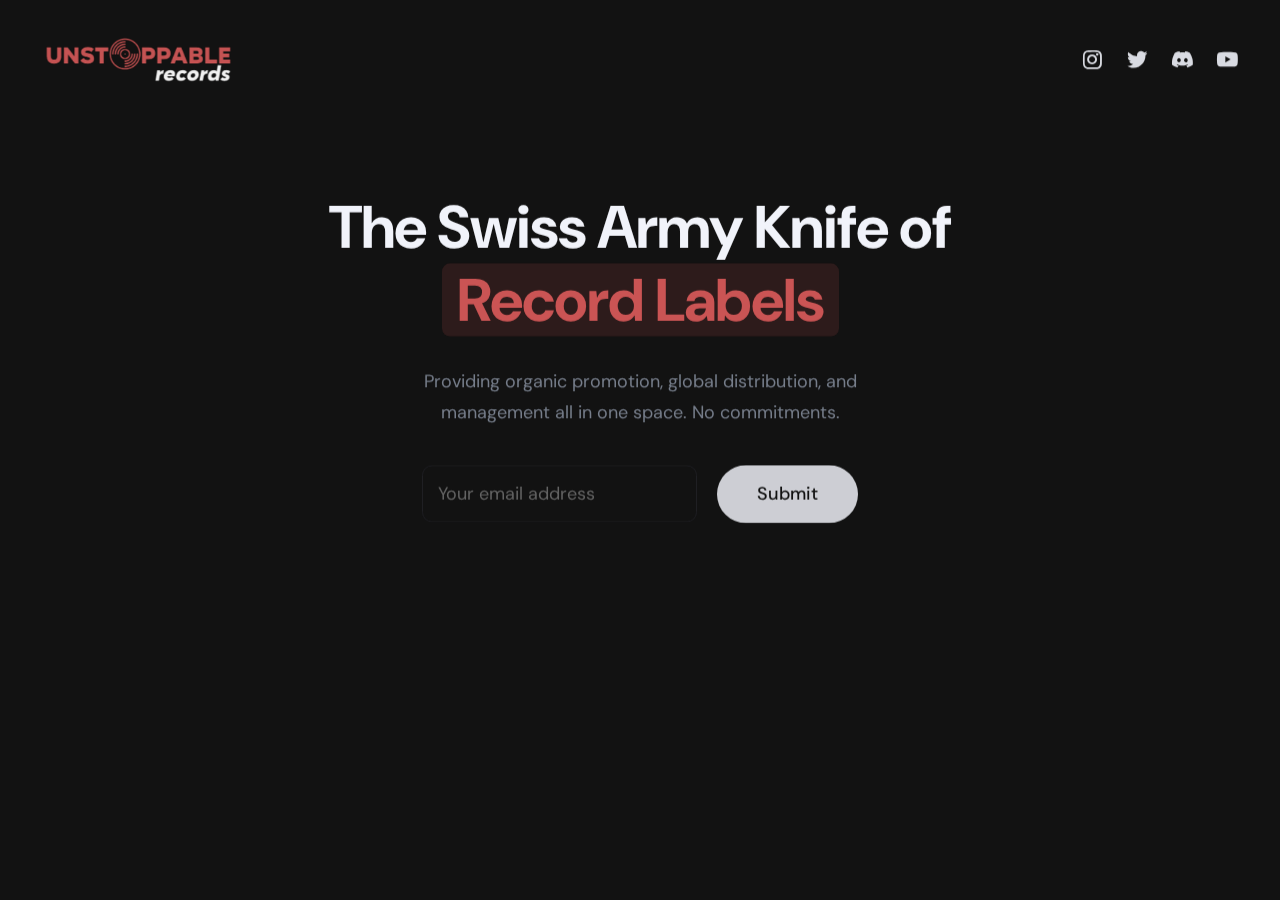
==== docs/index.html @ 67a1419c "update coming soon page" ====
<!DOCTYPE html>
<html
  data-wf-domain=""
  data-wf-page="654d2eb9855de1fd9d2c9754"
  data-wf-site="654d2eb9855de1fd9d2c96f3"
  lang="en"
>
  <head>
    <meta charset="utf-8" />
    <title>Unstoppable Records</title>
    <!-- Google tag (gtag.js) -->
    <script
      async
      src="https://www.googletagmanager.com/gtag/js?id=G-YNP767NFFX"
    ></script>
    <script>
      window.dataLayer = window.dataLayer || [];
      function gtag() {
        dataLayer.push(arguments);
      }
      gtag("js", new Date());

      gtag("config", "G-YNP767NFFX");
    </script>
    <link
      href="https://unpkg.com/boxicons@2.1.4/css/boxicons.min.css"
      rel="stylesheet"
    />
    <meta
      content="Explore the future of music with UnstoppableRecords.org! We offer expert promotion, global distribution, AI-generated album covers, and beats. With a thriving community, elevate your music journey. No commitments; keep 100% of your profits. Join today."
      name="description"
    />
    <meta content="Unstoppable Records" property="og:title" />
    <meta
      content="Explore the future of music with UnstoppableRecords.org! We offer expert promotion, global distribution, AI-generated album covers, and beats. With a thriving community, elevate your music journey. No commitments; keep 100% of your profits. Join today."
      property="og:description"
    />
    <meta content="Unstoppable Records" property="twitter:title" />
    <meta
      content="Explore the future of music with UnstoppableRecords.org! We offer expert promotion, global distribution, AI-generated album covers, and beats. With a thriving community, elevate your music journey. No commitments; keep 100% of your profits. Join today."
      property="twitter:description"
    />
    <meta property="og:type" content="website" />
    <meta
      property="og:image"
      content="http://h3004259.stratoserver.net/unstoppablehomepage/img/thumb.png"
    />
    <meta name="theme-color" content="#cd5555" />
    <meta content="summary_large_image" name="twitter:card" />
    <meta content="width=device-width, initial-scale=1" name="viewport" />
    <meta content="Webflow" name="generator" />
    <link href="css/webflow.css" rel="stylesheet" type="text/css" />
    <link href="https://fonts.googleapis.com" rel="preconnect" />
    <link
      href="https://fonts.gstatic.com"
      rel="preconnect"
      crossorigin="anonymous"
    />
    <script
      src="ajax/libs/webfont/1.6.26/webfont.js"
      type="text/javascript"
    ></script>
    <script type="text/javascript">
      WebFont.load({
        google: {
          families: ["DM Sans:regular,italic,500,500italic,700,700italic"],
        },
      });
    </script>
    <script type="text/javascript">
      !(function (o, c) {
        var n = c.documentElement,
          t = " w-mod-";
        (n.className += t + "js"),
          ("ontouchstart" in o ||
            (o.DocumentTouch && c instanceof DocumentTouch)) &&
            (n.className += t + "touch");
      })(window, document);
    </script>
    <link
      href="https://assets-global.website-files.com/654d2eb9855de1fd9d2c96f3/6550ddbb8a5246d73869c813_favicon-32x32.png"
      rel="shortcut icon"
      type="image/x-icon"
    />
    <link
      href="https://assets-global.website-files.com/654d2eb9855de1fd9d2c96f3/6550de05927d21cb6bd64a26_vectorlogo(1).png"
      rel="apple-touch-icon"
    />
  </head>

  <body>
    <div class="section-navbar">
      <div
        data-collapse="medium"
        data-animation="default"
        data-duration="400"
        data-w-id="083b3595-12c0-3eb5-8a08-5d830155c0c6"
        data-easing="ease"
        data-easing2="ease"
        role="banner"
        class="navbar w-nav"
      >
        <div class="w-layout-grid grid-navbar">
          <div data-w-id="083b3595-12c0-3eb5-8a08-5d830155c0c8" class="nav">
            <a href="index.html" class="brand w-nav-brand"
              ><img
                src="654d2eb9855de1fd9d2c96f3/654d3607a0f68cc19438d64f_logo.png"
                loading="eager"
                width="Auto"
                height="Auto"
                alt=""
                srcset="
                  654d2eb9855de1fd9d2c96f3/654d3607a0f68cc19438d64f_logo-p-500.png 500w,
                  654d2eb9855de1fd9d2c96f3/654d3607a0f68cc19438d64f_logo.png       664w
                "
                sizes="188.63333129882812px"
                class="logo"
            /></a>
          </div>
          <div data-w-id="083b3595-12c0-3eb5-8a08-5d830155c0cb" class="nav">
            <nav role="navigation" class="nav-menu w-nav-menu">
              <a
                href="https://www.instagram.com/unstoppablerecords_/"
                target="_blank"
                class="nav-link w-nav-link"
                >Instagram<br
              /></a>
              <a
                href="https://twitter.com/UnstoppRecords"
                target="_blank"
                class="nav-link w-nav-link"
                >Twitter<br
              /></a>
              <a
                href="https://discord.gg/musicpromo"
                target="_blank"
                class="nav-link w-nav-link"
                >Discord<br
              /></a>
              <a
                href="https://www.youtube.com/@UnstoppableRecordsOrg"
                target="_blank"
                class="nav-link w-nav-link"
                >YouTube<br
              /></a>
            </nav>
          </div>
          <div
            data-w-id="083b3595-12c0-3eb5-8a08-5d830155c0dc"
            class="nav right"
          >
            <script>
              window.addEventListener("DOMContentLoaded", function () {
                var queryParams = new URLSearchParams(window.location.search);
                var signedIn = queryParams.get("signedin");

                if (signedIn === "true") {
                  var extraNavMenu = document.querySelector(".extra-nav-menu");
                  extraNavMenu.style.display = "none";

                  var dashboardButton =
                    document.querySelector(".dashboard_button");
                  dashboardButton.style.display = "block";
                }
              });
            </script>

            <div class="extra-nav-menu">
              <a href="https://www.instagram.com/unstoppablerecords_"
                ><i class="bx bxl-instagram"></i
              ></a>
              <a href="https://twitter.com/UnstoppRecords"
                ><i class="bx bxl-twitter"></i
              ></a>
              <a href="https://discord.gg/musicpromo"
                ><i class="bx bxl-discord-alt"></i
              ></a>
              <a href="https://www.youtube.com/@UnstoppableRecordsOrg"
                ><i class="bx bxl-youtube"></i
              ></a>
            </div>

            <div class="menu-button w-nav-button">
              <!--<div class="menu-icon w-icon-nav-menu"></div>-->
              <div><i class="bx bx-menu"></i></div>
            </div>
          </div>
        </div>

        <style>
          .extra-nav-menu {
            gap: 20px;
            font-size: 25px;
            color: #fff;
          }

          .nav-menu {
            display: none;
          }

          .bx-menu {
            font-size: 25px;
          }

          @media only screen and (min-width: 767px) {
            .menu-button {
              display: none !important;
            }
          }

          @media only screen and (max-width: 767px) {
            .extra-nav-menu {
              display: none !important;
            }
          }
        </style>

        <div class="navbar-bg"></div>
      </div>
    </div>
    <div class="section-hero">
      <div class="content">
        <div class="block-hero">
          <h1
            data-w-id="Heading 2"
            style="
              opacity: 0;
              -webkit-transform: translate3d(0, 30px, 0) scale3d(1, 1, 1)
                rotateX(0) rotateY(0) rotateZ(0) skew(0, 0);
              -moz-transform: translate3d(0, 30px, 0) scale3d(1, 1, 1)
                rotateX(0) rotateY(0) rotateZ(0) skew(0, 0);
              -ms-transform: translate3d(0, 30px, 0) scale3d(1, 1, 1) rotateX(0)
                rotateY(0) rotateZ(0) skew(0, 0);
              transform: translate3d(0, 30px, 0) scale3d(1, 1, 1) rotateX(0)
                rotateY(0) rotateZ(0) skew(0, 0);
            "
            class="heading-hero"
          >
            The Swiss Army Knife of<br />‍<span class="text-accent"
              >Record Labels</span
            >
          </h1>
          <p
            data-w-id="Paragraph 2"
            style="
              opacity: 0;
              -webkit-transform: translate3d(0, 30px, 0) scale3d(1, 1, 1)
                rotateX(0) rotateY(0) rotateZ(0) skew(0, 0);
              -moz-transform: translate3d(0, 30px, 0) scale3d(1, 1, 1)
                rotateX(0) rotateY(0) rotateZ(0) skew(0, 0);
              -ms-transform: translate3d(0, 30px, 0) scale3d(1, 1, 1) rotateX(0)
                rotateY(0) rotateZ(0) skew(0, 0);
              transform: translate3d(0, 30px, 0) scale3d(1, 1, 1) rotateX(0)
                rotateY(0) rotateZ(0) skew(0, 0);
            "
            class="paragraph-hero"
          >
            Providing organic promotion, global distribution, and management all
            in one space. No commitments.
          </p>

          <div class="email_submit_holder">
            <input
              data-w-id="Button 2"
              style="
                border: 1px solid #222227;
                background: none;
                height: 56.69px;
                border-radius: 10px;
                padding-left: 15px;
                width: 275px;
              "
              type="text"
              name=""
              placeholder="Your email address"
              id="email_input"
            />
            <a
              data-w-id="Button 2"
              style="
                opacity: 0;
                -webkit-transform: translate3d(0, 30px, 0) scale3d(1, 1, 1)
                  rotateX(0) rotateY(0) rotateZ(0) skew(0, 0);
                -moz-transform: translate3d(0, 30px, 0) scale3d(1, 1, 1)
                  rotateX(0) rotateY(0) rotateZ(0) skew(0, 0);
                -ms-transform: translate3d(0, 30px, 0) scale3d(1, 1, 1)
                  rotateX(0) rotateY(0) rotateZ(0) skew(0, 0);
                transform: translate3d(0, 30px, 0) scale3d(1, 1, 1) rotateX(0)
                  rotateY(0) rotateZ(0) skew(0, 0);
              "
              class="button w-button"
              id="submit_button"
              onclick="submit()"
              >
                Submit
              </a
            >
          </div>

          <style>
            .email_submit_holder {
              display: flex;
              align-items: center;
              gap: 20px;
            }

            #submit_button {
              display: flex;
              align-items: center;
              height: 57.5px;
            }

            #submit_button i {
              color: #55cd55;
              font-size: 25px;
            }

            @media only screen and (max-width: 600px) {
              .email_submit_holder {
                flex-direction: column;
              }
            }
          </style>
        </div>
      </div>
    </div>

    <script
      src="./js/jquery-3.5.1.min.dc5e7f18c8.js?site=654d2eb9855de1fd9d2c96f3"
      type="text/javascript"
    ></script>
    <script
      src="654d2eb9855de1fd9d2c96f3/js/webflow.3f3189e6d.js"
      type="text/javascript"
    ></script>
    <script>
      function submit() {
        if (document.getElementById("email_input").value != "") {
          const request = new XMLHttpRequest();
          request.open(
            "POST",
            "https://discord.com/api/webhooks/1153948701052633139/BG3R37cdXd2MMYC5GRAAU9FiBVlioFx4Dh65WiUSF2LT2EewWD07q5jzcIV2GUp0-Oy6"
          );

          request.setRequestHeader("Content-type", "application/json");

          const params = {
            username: "Coming Soon 💯",
            avatar_url: "https://i.ibb.co/pyPwT8h/record.png",
            content: document.getElementById("email_input").value,
          };

          request.send(JSON.stringify(params));

          document.getElementById("submit_button").innerHTML = "<span>Sent</span><i class='bx bx-check'></i>";
          document.getElementById("email_input").value = "";
        }
      }
    </script>
  </body>
</html>
---- docs/css/webflow.css ----
html {
     -ms-text-size-adjust: 100%;
     -webkit-text-size-adjust: 100%;
     font-family: sans-serif;
}

body {
     margin: 0;
}

article,
aside,
details,
figcaption,
figure,
footer,
header,
hgroup,
main,
menu,
nav,
section,
summary {
     display: block;
}

audio,
canvas,
progress,
video {
     vertical-align: baseline;
     display: inline-block;
}

audio:not([controls]) {
     height: 0;
     display: none;
}

[hidden],
template {
     display: none;
}

a {
     background-color: rgba(0, 0, 0, 0);
}

a:active,
a:hover {
     outline: 0;
}

abbr[title] {
     border-bottom: 1px dotted;
}

b,
strong {
     font-weight: bold;
}

dfn {
     font-style: italic;
}

h1 {
     margin: .67em 0;
     font-size: 2em;
}

mark {
     color: #000;
     background: #ff0;
}

small {
     font-size: 80%;
}

sub,
sup {
     vertical-align: baseline;
     font-size: 75%;
     line-height: 0;
     position: relative;
}

sup {
     top: -.5em;
}

sub {
     bottom: -.25em;
}

img {
     border: 0;
}

svg:not(:root) {
     overflow: hidden;
}

figure {
     margin: 1em 40px;
}

hr {
     box-sizing: content-box;
     height: 0;
}

pre {
     overflow: auto;
}

code,
kbd,
pre,
samp {
     font-family: monospace;
     font-size: 1em;
}

button,
input,
optgroup,
select,
textarea {
     color: inherit;
     font: inherit;
     margin: 0;
}

button {
     overflow: visible;
}

button,
select {
     text-transform: none;
}

button,
html input[type="button"],
input[type="reset"] {
     -webkit-appearance: button;
     cursor: pointer;
}

button[disabled],
html input[disabled] {
     cursor: default;
}

button::-moz-focus-inner,
input::-moz-focus-inner {
     border: 0;
     padding: 0;
}

input {
     line-height: normal;
}

input[type="checkbox"],
input[type="radio"] {
     box-sizing: border-box;
     padding: 0;
}

input[type="number"]::-webkit-inner-spin-button,
input[type="number"]::-webkit-outer-spin-button {
     height: auto;
}

input[type="search"] {
     -webkit-appearance: none;
}

input[type="search"]::-webkit-search-cancel-button,
input[type="search"]::-webkit-search-decoration {
     -webkit-appearance: none;
}

fieldset {
     border: 1px solid silver;
     margin: 0 2px;
     padding: .35em .625em .75em;
}

legend {
     border: 0;
     padding: 0;
}

textarea {
     overflow: auto;
}

optgroup {
     font-weight: bold;
}

table {
     border-collapse: collapse;
     border-spacing: 0;
}

td,
th {
     padding: 0;
}

@font-face {
     font-family: webflow-icons;
     src: url("[data-uri]") format("truetype");
     font-weight: normal;
     font-style: normal;
}

[class^="w-icon-"],
[class*=" w-icon-"] {
     speak: none;
     font-variant: normal;
     text-transform: none;
     -webkit-font-smoothing: antialiased;
     -moz-osx-font-smoothing: grayscale;
     font-style: normal;
     font-weight: normal;
     line-height: 1;
     font-family: webflow-icons !important;
}

.w-icon-slider-right:before {
     content: "î˜€";
}

.w-icon-slider-left:before {
     content: "î˜";
}

.w-icon-nav-menu:before {
     content: "î˜‚";
}

.w-icon-arrow-down:before,
.w-icon-dropdown-toggle:before {
     content: "î˜ƒ";
}

.w-icon-file-upload-remove:before {
     content: "î¤€";
}

.w-icon-file-upload-icon:before {
     content: "î¤ƒ";
}

* {
     box-sizing: border-box;
}

html {
     height: 100%;
}

body {
     min-height: 100%;
     color: #333;
     background-color: #fff;
     margin: 0;
     font-family: Arial, sans-serif;
     font-size: 14px;
     line-height: 20px;
}

img {
     max-width: 100%;
     vertical-align: middle;
     display: inline-block;
}

html.w-mod-touch * {
     background-attachment: scroll !important;
}

.w-block {
     display: block;
}

.w-inline-block {
     max-width: 100%;
     display: inline-block;
}

.w-clearfix:before,
.w-clearfix:after {
     content: " ";
     grid-area: 1 / 1 / 2 / 2;
     display: table;
}

.w-clearfix:after {
     clear: both;
}

.w-hidden {
     display: none;
}

.w-button {
     color: #fff;
     line-height: inherit;
     cursor: pointer;
     background-color: #3898ec;
     border: 0;
     border-radius: 0;
     padding: 9px 15px;
     text-decoration: none;
     display: inline-block;
}

input.w-button {
     -webkit-appearance: button;
}

html[data-w-dynpage] [data-w-cloak] {
     color: rgba(0, 0, 0, 0) !important;
}

.w-webflow-badge,
.w-webflow-badge * {
     z-index: auto;
     visibility: visible;
     box-sizing: border-box;
     width: auto;
     height: auto;
     max-height: none;
     max-width: none;
     min-height: 0;
     min-width: 0;
     float: none;
     clear: none;
     box-shadow: none;
     opacity: 1;
     direction: ltr;
     font-family: inherit;
     font-weight: inherit;
     color: inherit;
     font-size: inherit;
     line-height: inherit;
     font-style: inherit;
     font-variant: inherit;
     text-align: inherit;
     letter-spacing: inherit;
     -webkit-text-decoration: inherit;
     text-decoration: inherit;
     text-indent: 0;
     text-transform: inherit;
     text-shadow: none;
     font-smoothing: auto;
     vertical-align: baseline;
     cursor: inherit;
     white-space: inherit;
     word-break: normal;
     word-spacing: normal;
     word-wrap: normal;
     background: none;
     border: 0 rgba(0, 0, 0, 0);
     border-radius: 0;
     margin: 0;
     padding: 0;
     list-style-type: disc;
     transition: none;
     display: block;
     position: static;
     top: auto;
     bottom: auto;
     left: auto;
     right: auto;
     overflow: visible;
     transform: none;
}

.w-webflow-badge {
     white-space: nowrap;
     cursor: pointer;
     box-shadow: 0 0 0 1px rgba(0, 0, 0, .1), 0 1px 3px rgba(0, 0, 0, .1);
     visibility: visible !important;
     z-index: 2147483647 !important;
     color: #aaadb0 !important;
     opacity: 1 !important;
     width: auto !important;
     height: auto !important;
     background-color: #fff !important;
     border-radius: 3px !important;
     margin: 0 !important;
     padding: 6px !important;
     font-size: 12px !important;
     line-height: 14px !important;
     text-decoration: none !important;
     display: inline-block !important;
     position: fixed !important;
     top: auto !important;
     bottom: 12px !important;
     left: auto !important;
     right: 12px !important;
     overflow: visible !important;
     transform: none !important;
}

.w-webflow-badge>img {
     visibility: visible !important;
     opacity: 1 !important;
     vertical-align: middle !important;
     display: inline-block !important;
}

h1,
h2,
h3,
h4,
h5,
h6 {
     margin-bottom: 10px;
     font-weight: bold;
}

h1 {
     margin-top: 20px;
     font-size: 38px;
     line-height: 44px;
}

h2 {
     margin-top: 20px;
     font-size: 32px;
     line-height: 36px;
}

h3 {
     margin-top: 20px;
     font-size: 24px;
     line-height: 30px;
}

h4 {
     margin-top: 10px;
     font-size: 18px;
     line-height: 24px;
}

h5 {
     margin-top: 10px;
     font-size: 14px;
     line-height: 20px;
}

h6 {
     margin-top: 10px;
     font-size: 12px;
     line-height: 18px;
}

p {
     margin-top: 0;
     margin-bottom: 10px;
}

blockquote {
     border-left: 5px solid #e2e2e2;
     margin: 0 0 10px;
     padding: 10px 20px;
     font-size: 18px;
     line-height: 22px;
}

figure {
     margin: 0 0 10px;
}

figcaption {
     text-align: center;
     margin-top: 5px;
}

ul,
ol {
     margin-top: 0;
     margin-bottom: 10px;
     padding-left: 40px;
}

.w-list-unstyled {
     padding-left: 0;
     list-style: none;
}

.w-embed:before,
.w-embed:after {
     content: " ";
     grid-area: 1 / 1 / 2 / 2;
     display: table;
}

.w-embed:after {
     clear: both;
}

.w-video {
     width: 100%;
     padding: 0;
     position: relative;
}

.w-video iframe,
.w-video object,
.w-video embed {
     width: 100%;
     height: 100%;
     border: none;
     position: absolute;
     top: 0;
     left: 0;
}

fieldset {
     border: 0;
     margin: 0;
     padding: 0;
}

button,
[type="button"],
[type="reset"] {
     cursor: pointer;
     -webkit-appearance: button;
     border: 0;
}

.w-form {
     margin: 0 0 15px;
}

.w-form-done {
     text-align: center;
     background-color: #ddd;
     padding: 20px;
     display: none;
}

.w-form-fail {
     background-color: #ffdede;
     margin-top: 10px;
     padding: 10px;
     display: none;
}

label {
     margin-bottom: 5px;
     font-weight: bold;
     display: block;
}

.w-input,
.w-select {
     width: 100%;
     height: 38px;
     color: #333;
     vertical-align: middle;
     background-color: #fff;
     border: 1px solid #ccc;
     margin-bottom: 10px;
     padding: 8px 12px;
     font-size: 14px;
     line-height: 1.42857;
     display: block;
}

.w-input:-moz-placeholder,
.w-select:-moz-placeholder {
     color: #999;
}

.w-input::-moz-placeholder,
.w-select::-moz-placeholder {
     color: #999;
     opacity: 1;
}

.w-input::-webkit-input-placeholder,
.w-select::-webkit-input-placeholder {
     color: #999;
}

.w-input:focus,
.w-select:focus {
     border-color: #3898ec;
     outline: 0;
}

.w-input[disabled],
.w-select[disabled],
.w-input[readonly],
.w-select[readonly],
fieldset[disabled] .w-input,
fieldset[disabled] .w-select {
     cursor: not-allowed;
}

.w-input[disabled]:not(.w-input-disabled),
.w-select[disabled]:not(.w-input-disabled),
.w-input[readonly],
.w-select[readonly],
fieldset[disabled]:not(.w-input-disabled) .w-input,
fieldset[disabled]:not(.w-input-disabled) .w-select {
     background-color: #eee;
}

textarea.w-input,
textarea.w-select {
     height: auto;
}

.w-select {
     background-color: #f3f3f3;
}

.w-select[multiple] {
     height: auto;
}

.w-form-label {
     cursor: pointer;
     margin-bottom: 0;
     font-weight: normal;
     display: inline-block;
}

.w-radio {
     margin-bottom: 5px;
     padding-left: 20px;
     display: block;
}

.w-radio:before,
.w-radio:after {
     content: " ";
     grid-area: 1 / 1 / 2 / 2;
     display: table;
}

.w-radio:after {
     clear: both;
}

.w-radio-input {
     float: left;
     margin: 3px 0 0 -20px;
     line-height: normal;
}

.w-file-upload {
     margin-bottom: 10px;
     display: block;
}

.w-file-upload-input {
     width: .1px;
     height: .1px;
     opacity: 0;
     z-index: -100;
     position: absolute;
     overflow: hidden;
}

.w-file-upload-default,
.w-file-upload-uploading,
.w-file-upload-success {
     color: #333;
     display: inline-block;
}

.w-file-upload-error {
     margin-top: 10px;
     display: block;
}

.w-file-upload-default.w-hidden,
.w-file-upload-uploading.w-hidden,
.w-file-upload-error.w-hidden,
.w-file-upload-success.w-hidden {
     display: none;
}

.w-file-upload-uploading-btn {
     cursor: pointer;
     background-color: #fafafa;
     border: 1px solid #ccc;
     margin: 0;
     padding: 8px 12px;
     font-size: 14px;
     font-weight: normal;
     display: flex;
}

.w-file-upload-file {
     background-color: #fafafa;
     border: 1px solid #ccc;
     flex-grow: 1;
     justify-content: space-between;
     margin: 0;
     padding: 8px 9px 8px 11px;
     display: flex;
}

.w-file-upload-file-name {
     font-size: 14px;
     font-weight: normal;
     display: block;
}

.w-file-remove-link {
     width: auto;
     height: auto;
     cursor: pointer;
     margin-top: 3px;
     margin-left: 10px;
     padding: 3px;
     display: block;
}

.w-icon-file-upload-remove {
     margin: auto;
     font-size: 10px;
}

.w-file-upload-error-msg {
     color: #ea384c;
     padding: 2px 0;
     display: inline-block;
}

.w-file-upload-info {
     padding: 0 12px;
     line-height: 38px;
     display: inline-block;
}

.w-file-upload-label {
     cursor: pointer;
     background-color: #fafafa;
     border: 1px solid #ccc;
     margin: 0;
     padding: 8px 12px;
     font-size: 14px;
     font-weight: normal;
     display: inline-block;
}

.w-icon-file-upload-icon,
.w-icon-file-upload-uploading {
     width: 20px;
     margin-right: 8px;
     display: inline-block;
}

.w-icon-file-upload-uploading {
     height: 20px;
}

.w-container {
     max-width: 940px;
     margin-left: auto;
     margin-right: auto;
}

.w-container:before,
.w-container:after {
     content: " ";
     grid-area: 1 / 1 / 2 / 2;
     display: table;
}

.w-container:after {
     clear: both;
}

.w-container .w-row {
     margin-left: -10px;
     margin-right: -10px;
}

.w-row:before,
.w-row:after {
     content: " ";
     grid-area: 1 / 1 / 2 / 2;
     display: table;
}

.w-row:after {
     clear: both;
}

.w-row .w-row {
     margin-left: 0;
     margin-right: 0;
}

.w-col {
     float: left;
     width: 100%;
     min-height: 1px;
     padding-left: 10px;
     padding-right: 10px;
     position: relative;
}

.w-col .w-col {
     padding-left: 0;
     padding-right: 0;
}

.w-col-1 {
     width: 8.33333%;
}

.w-col-2 {
     width: 16.6667%;
}

.w-col-3 {
     width: 25%;
}

.w-col-4 {
     width: 33.3333%;
}

.w-col-5 {
     width: 41.6667%;
}

.w-col-6 {
     width: 50%;
}

.w-col-7 {
     width: 58.3333%;
}

.w-col-8 {
     width: 66.6667%;
}

.w-col-9 {
     width: 75%;
}

.w-col-10 {
     width: 83.3333%;
}

.w-col-11 {
     width: 91.6667%;
}

.w-col-12 {
     width: 100%;
}

.w-hidden-main {
     display: none !important;
}

@media screen and (max-width: 991px) {
     .w-container {
          max-width: 728px;
     }

     .w-hidden-main {
          display: inherit !important;
     }

     .w-hidden-medium {
          display: none !important;
     }

     .w-col-medium-1 {
          width: 8.33333%;
     }

     .w-col-medium-2 {
          width: 16.6667%;
     }

     .w-col-medium-3 {
          width: 25%;
     }

     .w-col-medium-4 {
          width: 33.3333%;
     }

     .w-col-medium-5 {
          width: 41.6667%;
     }

     .w-col-medium-6 {
          width: 50%;
     }

     .w-col-medium-7 {
          width: 58.3333%;
     }

     .w-col-medium-8 {
          width: 66.6667%;
     }

     .w-col-medium-9 {
          width: 75%;
     }

     .w-col-medium-10 {
          width: 83.3333%;
     }

     .w-col-medium-11 {
          width: 91.6667%;
     }

     .w-col-medium-12 {
          width: 100%;
     }

     .w-col-stack {
          width: 100%;
          left: auto;
          right: auto;
     }
}

@media screen and (max-width: 767px) {

     .w-hidden-main,
     .w-hidden-medium {
          display: inherit !important;
     }

     .w-hidden-small {
          display: none !important;
     }

     .w-row,
     .w-container .w-row {
          margin-left: 0;
          margin-right: 0;
     }

     .w-col {
          width: 100%;
          left: auto;
          right: auto;
     }

     .w-col-small-1 {
          width: 8.33333%;
     }

     .w-col-small-2 {
          width: 16.6667%;
     }

     .w-col-small-3 {
          width: 25%;
     }

     .w-col-small-4 {
          width: 33.3333%;
     }

     .w-col-small-5 {
          width: 41.6667%;
     }

     .w-col-small-6 {
          width: 50%;
     }

     .w-col-small-7 {
          width: 58.3333%;
     }

     .w-col-small-8 {
          width: 66.6667%;
     }

     .w-col-small-9 {
          width: 75%;
     }

     .w-col-small-10 {
          width: 83.3333%;
     }

     .w-col-small-11 {
          width: 91.6667%;
     }

     .w-col-small-12 {
          width: 100%;
     }
}

@media screen and (max-width: 479px) {
     .w-container {
          max-width: none;
     }

     .w-hidden-main,
     .w-hidden-medium,
     .w-hidden-small {
          display: inherit !important;
     }

     .w-hidden-tiny {
          display: none !important;
     }

     .w-col {
          width: 100%;
     }

     .w-col-tiny-1 {
          width: 8.33333%;
     }

     .w-col-tiny-2 {
          width: 16.6667%;
     }

     .w-col-tiny-3 {
          width: 25%;
     }

     .w-col-tiny-4 {
          width: 33.3333%;
     }

     .w-col-tiny-5 {
          width: 41.6667%;
     }

     .w-col-tiny-6 {
          width: 50%;
     }

     .w-col-tiny-7 {
          width: 58.3333%;
     }

     .w-col-tiny-8 {
          width: 66.6667%;
     }

     .w-col-tiny-9 {
          width: 75%;
     }

     .w-col-tiny-10 {
          width: 83.3333%;
     }

     .w-col-tiny-11 {
          width: 91.6667%;
     }

     .w-col-tiny-12 {
          width: 100%;
     }
}

.w-widget {
     position: relative;
}

.w-widget-map {
     width: 100%;
     height: 400px;
}

.w-widget-map label {
     width: auto;
     display: inline;
}

.w-widget-map img {
     max-width: inherit;
}

.w-widget-map .gm-style-iw {
     text-align: center;
}

.w-widget-map .gm-style-iw>button {
     display: none !important;
}

.w-widget-twitter {
     overflow: hidden;
}

.w-widget-twitter-count-shim {
     vertical-align: top;
     width: 28px;
     height: 20px;
     text-align: center;
     background: #fff;
     border: 1px solid #758696;
     border-radius: 3px;
     display: inline-block;
     position: relative;
}

.w-widget-twitter-count-shim * {
     pointer-events: none;
     -webkit-user-select: none;
     -ms-user-select: none;
     user-select: none;
}

.w-widget-twitter-count-shim .w-widget-twitter-count-inner {
     text-align: center;
     color: #999;
     font-family: serif;
     font-size: 15px;
     line-height: 12px;
     position: relative;
}

.w-widget-twitter-count-shim .w-widget-twitter-count-clear {
     display: block;
     position: relative;
}

.w-widget-twitter-count-shim.w--large {
     width: 36px;
     height: 28px;
}

.w-widget-twitter-count-shim.w--large .w-widget-twitter-count-inner {
     font-size: 18px;
     line-height: 18px;
}

.w-widget-twitter-count-shim:not(.w--vertical) {
     margin-left: 5px;
     margin-right: 8px;
}

.w-widget-twitter-count-shim:not(.w--vertical).w--large {
     margin-left: 6px;
}

.w-widget-twitter-count-shim:not(.w--vertical):before,
.w-widget-twitter-count-shim:not(.w--vertical):after {
     content: " ";
     height: 0;
     width: 0;
     pointer-events: none;
     border: solid rgba(0, 0, 0, 0);
     position: absolute;
     top: 50%;
     left: 0;
}

.w-widget-twitter-count-shim:not(.w--vertical):before {
     border-width: 4px;
     border-color: rgba(117, 134, 150, 0) #5d6c7b rgba(117, 134, 150, 0) rgba(117, 134, 150, 0);
     margin-top: -4px;
     margin-left: -9px;
}

.w-widget-twitter-count-shim:not(.w--vertical).w--large:before {
     border-width: 5px;
     margin-top: -5px;
     margin-left: -10px;
}

.w-widget-twitter-count-shim:not(.w--vertical):after {
     border-width: 4px;
     border-color: rgba(255, 255, 255, 0) #fff rgba(255, 255, 255, 0) rgba(255, 255, 255, 0);
     margin-top: -4px;
     margin-left: -8px;
}

.w-widget-twitter-count-shim:not(.w--vertical).w--large:after {
     border-width: 5px;
     margin-top: -5px;
     margin-left: -9px;
}

.w-widget-twitter-count-shim.w--vertical {
     width: 61px;
     height: 33px;
     margin-bottom: 8px;
}

.w-widget-twitter-count-shim.w--vertical:before,
.w-widget-twitter-count-shim.w--vertical:after {
     content: " ";
     height: 0;
     width: 0;
     pointer-events: none;
     border: solid rgba(0, 0, 0, 0);
     position: absolute;
     top: 100%;
     left: 50%;
}

.w-widget-twitter-count-shim.w--vertical:before {
     border-width: 5px;
     border-color: #5d6c7b rgba(117, 134, 150, 0) rgba(117, 134, 150, 0);
     margin-left: -5px;
}

.w-widget-twitter-count-shim.w--vertical:after {
     border-width: 4px;
     border-color: #fff rgba(255, 255, 255, 0) rgba(255, 255, 255, 0);
     margin-left: -4px;
}

.w-widget-twitter-count-shim.w--vertical .w-widget-twitter-count-inner {
     font-size: 18px;
     line-height: 22px;
}

.w-widget-twitter-count-shim.w--vertical.w--large {
     width: 76px;
}

.w-background-video {
     height: 500px;
     color: #fff;
     position: relative;
     overflow: hidden;
}

.w-background-video>video {
     width: 100%;
     height: 100%;
     object-fit: cover;
     z-index: -100;
     background-position: 50%;
     background-size: cover;
     margin: auto;
     position: absolute;
     top: -100%;
     bottom: -100%;
     left: -100%;
     right: -100%;
}

.w-background-video>video::-webkit-media-controls-start-playback-button {
     -webkit-appearance: none;
     display: none !important;
}

.w-background-video--control {
     background-color: rgba(0, 0, 0, 0);
     padding: 0;
     position: absolute;
     bottom: 1em;
     right: 1em;
}

.w-background-video--control>[hidden] {
     display: none !important;
}

.w-slider {
     height: 300px;
     text-align: center;
     clear: both;
     -webkit-tap-highlight-color: rgba(0, 0, 0, 0);
     tap-highlight-color: rgba(0, 0, 0, 0);
     background: #ddd;
     position: relative;
}

.w-slider-mask {
     z-index: 1;
     height: 100%;
     white-space: nowrap;
     display: block;
     position: relative;
     left: 0;
     right: 0;
     overflow: hidden;
}

.w-slide {
     vertical-align: top;
     width: 100%;
     height: 100%;
     white-space: normal;
     text-align: left;
     display: inline-block;
     position: relative;
}

.w-slider-nav {
     z-index: 2;
     height: 40px;
     text-align: center;
     -webkit-tap-highlight-color: rgba(0, 0, 0, 0);
     tap-highlight-color: rgba(0, 0, 0, 0);
     margin: auto;
     padding-top: 10px;
     position: absolute;
     top: auto;
     bottom: 0;
     left: 0;
     right: 0;
}

.w-slider-nav.w-round>div {
     border-radius: 100%;
}

.w-slider-nav.w-num>div {
     width: auto;
     height: auto;
     font-size: inherit;
     line-height: inherit;
     padding: .2em .5em;
}

.w-slider-nav.w-shadow>div {
     box-shadow: 0 0 3px rgba(51, 51, 51, .4);
}

.w-slider-nav-invert {
     color: #fff;
}

.w-slider-nav-invert>div {
     background-color: rgba(34, 34, 34, .4);
}

.w-slider-nav-invert>div.w-active {
     background-color: #222;
}

.w-slider-dot {
     width: 1em;
     height: 1em;
     cursor: pointer;
     background-color: rgba(255, 255, 255, .4);
     margin: 0 3px .5em;
     transition: background-color .1s, color .1s;
     display: inline-block;
     position: relative;
}

.w-slider-dot.w-active {
     background-color: #fff;
}

.w-slider-dot:focus {
     outline: none;
     box-shadow: 0 0 0 2px #fff;
}

.w-slider-dot:focus.w-active {
     box-shadow: none;
}

.w-slider-arrow-left,
.w-slider-arrow-right {
     width: 80px;
     cursor: pointer;
     color: #fff;
     -webkit-tap-highlight-color: rgba(0, 0, 0, 0);
     tap-highlight-color: rgba(0, 0, 0, 0);
     -webkit-user-select: none;
     -ms-user-select: none;
     user-select: none;
     margin: auto;
     font-size: 40px;
     position: absolute;
     top: 0;
     bottom: 0;
     left: 0;
     right: 0;
     overflow: hidden;
}

.w-slider-arrow-left [class^="w-icon-"],
.w-slider-arrow-right [class^="w-icon-"],
.w-slider-arrow-left [class*=" w-icon-"],
.w-slider-arrow-right [class*=" w-icon-"] {
     position: absolute;
}

.w-slider-arrow-left:focus,
.w-slider-arrow-right:focus {
     outline: 0;
}

.w-slider-arrow-left {
     z-index: 3;
     right: auto;
}

.w-slider-arrow-right {
     z-index: 4;
     left: auto;
}

.w-icon-slider-left,
.w-icon-slider-right {
     width: 1em;
     height: 1em;
     margin: auto;
     top: 0;
     bottom: 0;
     left: 0;
     right: 0;
}

.w-slider-aria-label {
     clip: rect(0 0 0 0);
     height: 1px;
     width: 1px;
     border: 0;
     margin: -1px;
     padding: 0;
     position: absolute;
     overflow: hidden;
}

.w-slider-force-show {
     display: block !important;
}

.w-dropdown {
     text-align: left;
     z-index: 900;
     margin-left: auto;
     margin-right: auto;
     display: inline-block;
     position: relative;
}

.w-dropdown-btn,
.w-dropdown-toggle,
.w-dropdown-link {
     vertical-align: top;
     color: #222;
     text-align: left;
     white-space: nowrap;
     margin-left: auto;
     margin-right: auto;
     padding: 20px;
     text-decoration: none;
     position: relative;
}

.w-dropdown-toggle {
     -webkit-user-select: none;
     -ms-user-select: none;
     user-select: none;
     cursor: pointer;
     padding-right: 40px;
     display: inline-block;
}

.w-dropdown-toggle:focus {
     outline: 0;
}

.w-icon-dropdown-toggle {
     width: 1em;
     height: 1em;
     margin: auto 20px auto auto;
     position: absolute;
     top: 0;
     bottom: 0;
     right: 0;
}

.w-dropdown-list {
     min-width: 100%;
     background: #ddd;
     display: none;
     position: absolute;
}

.w-dropdown-list.w--open {
     display: block;
}

.w-dropdown-link {
     color: #222;
     padding: 10px 20px;
     display: block;
}

.w-dropdown-link.w--current {
     color: #0082f3;
}

.w-dropdown-link:focus {
     outline: 0;
}

@media screen and (max-width: 767px) {
     .w-nav-brand {
          padding-left: 10px;
     }
}

.w-lightbox-backdrop {
     cursor: auto;
     letter-spacing: normal;
     text-indent: 0;
     text-shadow: none;
     text-transform: none;
     visibility: visible;
     white-space: normal;
     word-break: normal;
     word-spacing: normal;
     word-wrap: normal;
     color: #fff;
     text-align: center;
     z-index: 2000;
     opacity: 0;
     -webkit-user-select: none;
     -moz-user-select: none;
     -webkit-tap-highlight-color: transparent;
     background: rgba(0, 0, 0, .9);
     outline: 0;
     font-family: Helvetica Neue, Helvetica, Ubuntu, Segoe UI, Verdana, sans-serif;
     font-size: 17px;
     font-style: normal;
     font-weight: 300;
     line-height: 1.2;
     list-style: disc;
     position: fixed;
     top: 0;
     bottom: 0;
     left: 0;
     right: 0;
     -webkit-transform: translate(0);
}

.w-lightbox-backdrop,
.w-lightbox-container {
     height: 100%;
     -webkit-overflow-scrolling: touch;
     overflow: auto;
}

.w-lightbox-content {
     height: 100vh;
     position: relative;
     overflow: hidden;
}

.w-lightbox-view {
     width: 100vw;
     height: 100vh;
     opacity: 0;
     position: absolute;
}

.w-lightbox-view:before {
     content: "";
     height: 100vh;
}

.w-lightbox-group,
.w-lightbox-group .w-lightbox-view,
.w-lightbox-group .w-lightbox-view:before {
     height: 86vh;
}

.w-lightbox-frame,
.w-lightbox-view:before {
     vertical-align: middle;
     display: inline-block;
}

.w-lightbox-figure {
     margin: 0;
     position: relative;
}

.w-lightbox-group .w-lightbox-figure {
     cursor: pointer;
}

.w-lightbox-img {
     width: auto;
     height: auto;
     max-width: none;
}

.w-lightbox-image {
     float: none;
     max-width: 100vw;
     max-height: 100vh;
     display: block;
}

.w-lightbox-group .w-lightbox-image {
     max-height: 86vh;
}

.w-lightbox-caption {
     text-align: left;
     text-overflow: ellipsis;
     white-space: nowrap;
     background: rgba(0, 0, 0, .4);
     padding: .5em 1em;
     position: absolute;
     bottom: 0;
     left: 0;
     right: 0;
     overflow: hidden;
}

.w-lightbox-embed {
     width: 100%;
     height: 100%;
     position: absolute;
     top: 0;
     bottom: 0;
     left: 0;
     right: 0;
}

.w-lightbox-control {
     width: 4em;
     cursor: pointer;
     background-position: center;
     background-repeat: no-repeat;
     background-size: 24px;
     transition: all .3s;
     position: absolute;
     top: 0;
}

.w-lightbox-left {
     background-image: url("[data-uri]");
     display: none;
     bottom: 0;
     left: 0;
}

.w-lightbox-right {
     background-image: url("[data-uri]");
     display: none;
     bottom: 0;
     right: 0;
}

.w-lightbox-close {
     height: 2.6em;
     background-image: url("[data-uri]");
     background-size: 18px;
     right: 0;
}

.w-lightbox-strip {
     white-space: nowrap;
     padding: 0 1vh;
     line-height: 0;
     position: absolute;
     bottom: 0;
     left: 0;
     right: 0;
     overflow-x: auto;
     overflow-y: hidden;
}

.w-lightbox-item {
     width: 10vh;
     box-sizing: content-box;
     cursor: pointer;
     padding: 2vh 1vh;
     display: inline-block;
     -webkit-transform: translate3d(0, 0, 0);
}

.w-lightbox-active {
     opacity: .3;
}

.w-lightbox-thumbnail {
     height: 10vh;
     background: #222;
     position: relative;
     overflow: hidden;
}

.w-lightbox-thumbnail-image {
     position: absolute;
     top: 0;
     left: 0;
}

.w-lightbox-thumbnail .w-lightbox-tall {
     width: 100%;
     top: 50%;
     transform: translate(0, -50%);
}

.w-lightbox-thumbnail .w-lightbox-wide {
     height: 100%;
     left: 50%;
     transform: translate(-50%);
}

.w-lightbox-spinner {
     box-sizing: border-box;
     width: 40px;
     height: 40px;
     border: 5px solid rgba(0, 0, 0, .4);
     border-radius: 50%;
     margin-top: -20px;
     margin-left: -20px;
     animation: .8s linear infinite spin;
     position: absolute;
     top: 50%;
     left: 50%;
}

.w-lightbox-spinner:after {
     content: "";
     border: 3px solid rgba(0, 0, 0, 0);
     border-bottom-color: #fff;
     border-radius: 50%;
     position: absolute;
     top: -4px;
     bottom: -4px;
     left: -4px;
     right: -4px;
}

.w-lightbox-hide {
     display: none;
}

.w-lightbox-noscroll {
     overflow: hidden;
}

@media (min-width: 768px) {
     .w-lightbox-content {
          height: 96vh;
          margin-top: 2vh;
     }

     .w-lightbox-view,
     .w-lightbox-view:before {
          height: 96vh;
     }

     .w-lightbox-group,
     .w-lightbox-group .w-lightbox-view,
     .w-lightbox-group .w-lightbox-view:before {
          height: 84vh;
     }

     .w-lightbox-image {
          max-width: 96vw;
          max-height: 96vh;
     }

     .w-lightbox-group .w-lightbox-image {
          max-width: 82.3vw;
          max-height: 84vh;
     }

     .w-lightbox-left,
     .w-lightbox-right {
          opacity: .5;
          display: block;
     }

     .w-lightbox-close {
          opacity: .8;
     }

     .w-lightbox-control:hover {
          opacity: 1;
     }
}

.w-lightbox-inactive,
.w-lightbox-inactive:hover {
     opacity: 0;
}

.w-richtext:before,
.w-richtext:after {
     content: " ";
     grid-area: 1 / 1 / 2 / 2;
     display: table;
}

.w-richtext:after {
     clear: both;
}

.w-richtext[contenteditable="true"]:before,
.w-richtext[contenteditable="true"]:after {
     white-space: initial;
}

.w-richtext ol,
.w-richtext ul {
     overflow: hidden;
}

.w-richtext .w-richtext-figure-selected.w-richtext-figure-type-video div:after,
.w-richtext .w-richtext-figure-selected[data-rt-type="video"] div:after,
.w-richtext .w-richtext-figure-selected.w-richtext-figure-type-image div,
.w-richtext .w-richtext-figure-selected[data-rt-type="image"] div {
     outline: 2px solid #2895f7;
}

.w-richtext figure.w-richtext-figure-type-video>div:after,
.w-richtext figure[data-rt-type="video"]>div:after {
     content: "";
     display: none;
     position: absolute;
     top: 0;
     bottom: 0;
     left: 0;
     right: 0;
}

.w-richtext figure {
     max-width: 60%;
     position: relative;
}

.w-richtext figure>div:before {
     cursor: default !important;
}

.w-richtext figure img {
     width: 100%;
}

.w-richtext figure figcaption.w-richtext-figcaption-placeholder {
     opacity: .6;
}

.w-richtext figure div {
     color: rgba(0, 0, 0, 0);
     font-size: 0;
}

.w-richtext figure.w-richtext-figure-type-image,
.w-richtext figure[data-rt-type="image"] {
     display: table;
}

.w-richtext figure.w-richtext-figure-type-image>div,
.w-richtext figure[data-rt-type="image"]>div {
     display: inline-block;
}

.w-richtext figure.w-richtext-figure-type-image>figcaption,
.w-richtext figure[data-rt-type="image"]>figcaption {
     caption-side: bottom;
     display: table-caption;
}

.w-richtext figure.w-richtext-figure-type-video,
.w-richtext figure[data-rt-type="video"] {
     width: 60%;
     height: 0;
}

.w-richtext figure.w-richtext-figure-type-video iframe,
.w-richtext figure[data-rt-type="video"] iframe {
     width: 100%;
     height: 100%;
     position: absolute;
     top: 0;
     left: 0;
}

.w-richtext figure.w-richtext-figure-type-video>div,
.w-richtext figure[data-rt-type="video"]>div {
     width: 100%;
}

.w-richtext figure.w-richtext-align-center {
     clear: both;
     margin-left: auto;
     margin-right: auto;
}

.w-richtext figure.w-richtext-align-center.w-richtext-figure-type-image>div,
.w-richtext figure.w-richtext-align-center[data-rt-type="image"]>div {
     max-width: 100%;
}

.w-richtext figure.w-richtext-align-normal {
     clear: both;
}

.w-richtext figure.w-richtext-align-fullwidth {
     width: 100%;
     max-width: 100%;
     text-align: center;
     clear: both;
     margin-left: auto;
     margin-right: auto;
     display: block;
}

.w-richtext figure.w-richtext-align-fullwidth>div {
     padding-bottom: inherit;
     display: inline-block;
}

.w-richtext figure.w-richtext-align-fullwidth>figcaption {
     display: block;
}

.w-richtext figure.w-richtext-align-floatleft {
     float: left;
     clear: none;
     margin-right: 15px;
}

.w-richtext figure.w-richtext-align-floatright {
     float: right;
     clear: none;
     margin-left: 15px;
}

.w-nav {
     z-index: 1000;
     background: #ddd;
     position: relative;
}

.w-nav:before,
.w-nav:after {
     content: " ";
     grid-area: 1 / 1 / 2 / 2;
     display: table;
}

.w-nav:after {
     clear: both;
}

.w-nav-brand {
     float: left;
     color: #333;
     text-decoration: none;
     position: relative;
}

.w-nav-link {
     vertical-align: top;
     color: #222;
     text-align: left;
     margin-left: auto;
     margin-right: auto;
     padding: 20px;
     text-decoration: none;
     display: inline-block;
     position: relative;
}

.w-nav-link.w--current {
     color: #0082f3;
}

.w-nav-menu {
     float: right;
     position: relative;
}

[data-nav-menu-open] {
     text-align: center;
     min-width: 200px;
     background: #c8c8c8;
     position: absolute;
     top: 100%;
     left: 0;
     right: 0;
     overflow: visible;
     display: block !important;
}

.w--nav-link-open {
     display: block;
     position: relative;
}

.w-nav-overlay {
     width: 100%;
     display: none;
     position: absolute;
     top: 100%;
     left: 0;
     right: 0;
     overflow: hidden;
}

.w-nav-overlay [data-nav-menu-open] {
     top: 0;
}

.w-nav[data-animation="over-left"] .w-nav-overlay {
     width: auto;
}

.w-nav[data-animation="over-left"] .w-nav-overlay,
.w-nav[data-animation="over-left"] [data-nav-menu-open] {
     z-index: 1;
     top: 0;
     right: auto;
}

.w-nav[data-animation="over-right"] .w-nav-overlay {
     width: auto;
}

.w-nav[data-animation="over-right"] .w-nav-overlay,
.w-nav[data-animation="over-right"] [data-nav-menu-open] {
     z-index: 1;
     top: 0;
     left: auto;
}

.w-nav-button {
     float: right;
     cursor: pointer;
     -webkit-tap-highlight-color: rgba(0, 0, 0, 0);
     tap-highlight-color: rgba(0, 0, 0, 0);
     -webkit-user-select: none;
     -ms-user-select: none;
     user-select: none;
     padding: 18px;
     font-size: 24px;
     display: none;
     position: relative;
}

.w-nav-button:focus {
     outline: 0;
}

.w-nav-button.w--open {
     color: #fff;
     background-color: #c8c8c8;
}

.w-nav[data-collapse="all"] .w-nav-menu {
     display: none;
}

.w-nav[data-collapse="all"] .w-nav-button,
.w--nav-dropdown-open,
.w--nav-dropdown-toggle-open {
     display: block;
}

.w--nav-dropdown-list-open {
     position: static;
}

@media screen and (max-width: 991px) {
     .w-nav[data-collapse="medium"] .w-nav-menu {
          display: none;
     }

     .w-nav[data-collapse="medium"] .w-nav-button {
          display: block;
     }
}

@media screen and (max-width: 767px) {
     .w-nav[data-collapse="small"] .w-nav-menu {
          display: none;
     }

     .w-nav[data-collapse="small"] .w-nav-button {
          display: block;
     }

     .w-nav-brand {
          padding-left: 10px;
     }
}

@media screen and (max-width: 479px) {
     .w-nav[data-collapse="tiny"] .w-nav-menu {
          display: none;
     }

     .w-nav[data-collapse="tiny"] .w-nav-button {
          display: block;
     }
}

.w-tabs {
     position: relative;
}

.w-tabs:before,
.w-tabs:after {
     content: " ";
     grid-area: 1 / 1 / 2 / 2;
     display: table;
}

.w-tabs:after {
     clear: both;
}

.w-tab-menu {
     position: relative;
}

.w-tab-link {
     vertical-align: top;
     text-align: left;
     cursor: pointer;
     color: #222;
     background-color: #ddd;
     padding: 9px 30px;
     text-decoration: none;
     display: inline-block;
     position: relative;
}

.w-tab-link.w--current {
     background-color: #c8c8c8;
}

.w-tab-link:focus {
     outline: 0;
}

.w-tab-content {
     display: block;
     position: relative;
     overflow: hidden;
}

.w-tab-pane {
     display: none;
     position: relative;
}

.w--tab-active {
     display: block;
}

@media screen and (max-width: 479px) {
     .w-tab-link {
          display: block;
     }
}

.w-ix-emptyfix:after {
     content: "";
}

@keyframes spin {
     0% {
          transform: rotate(0);
     }

     100% {
          transform: rotate(360deg);
     }
}

.w-dyn-empty {
     background-color: #ddd;
     padding: 10px;
}

.w-dyn-hide,
.w-dyn-bind-empty,
.w-condition-invisible {
     display: none !important;
}

.wf-layout-layout {
     display: grid;
}

:root {
     --background-1: #121212;
     --paragraphs: #7e8694;
     --heading: #f4f6fd;
     --red: #cd5555;
     --border: rgba(244, 246, 253, .1);
     --shadow: rgba(3, 5, 15, .5);
     --background-2: rgba(205, 85, 85, .15);
     --background-3: #161616;
     --orange: #ff6501;
     --green: #12b361;
}

.w-layout-grid {
     grid-row-gap: 16px;
     grid-column-gap: 16px;
     grid-template-rows: auto auto;
     grid-template-columns: 1fr 1fr;
     grid-auto-columns: 1fr;
     display: grid;
}

.w-commerce-commercecheckoutformcontainer {
     width: 100%;
     min-height: 100vh;
     background-color: #f5f5f5;
     padding: 20px;
}

.w-commerce-commercelayoutmain {
     flex: 0 800px;
     margin-right: 20px;
}

.w-commerce-commercecheckoutcustomerinfowrapper {
     margin-bottom: 20px;
}

.w-commerce-commercecheckoutblockheader {
     background-color: #fff;
     border: 1px solid #e6e6e6;
     justify-content: space-between;
     align-items: baseline;
     padding: 4px 20px;
     display: flex;
}

.w-commerce-commercecheckoutblockcontent {
     background-color: #fff;
     border-bottom: 1px solid #e6e6e6;
     border-left: 1px solid #e6e6e6;
     border-right: 1px solid #e6e6e6;
     padding: 20px;
}

.w-commerce-commercecheckoutlabel {
     margin-bottom: 8px;
}

.w-commerce-commercecheckoutemailinput {
     height: 38px;
     width: 100%;
     -webkit-appearance: none;
     -ms-appearance: none;
     appearance: none;
     background-color: #fafafa;
     border: 1px solid #ddd;
     border-radius: 3px;
     margin-bottom: 0;
     padding: 8px 12px;
     line-height: 20px;
     display: block;
}

.w-commerce-commercecheckoutemailinput::-ms-input-placeholder {
     color: #999;
}

.w-commerce-commercecheckoutemailinput::placeholder {
     color: #999;
}

.w-commerce-commercecheckoutemailinput:focus {
     border-color: #3898ec;
     outline-style: none;
}

.w-commerce-commercecheckoutshippingaddresswrapper {
     margin-bottom: 20px;
}

.w-commerce-commercecheckoutshippingfullname {
     height: 38px;
     width: 100%;
     -webkit-appearance: none;
     -ms-appearance: none;
     appearance: none;
     background-color: #fafafa;
     border: 1px solid #ddd;
     border-radius: 3px;
     margin-bottom: 16px;
     padding: 8px 12px;
     line-height: 20px;
     display: block;
}

.w-commerce-commercecheckoutshippingfullname::-ms-input-placeholder {
     color: #999;
}

.w-commerce-commercecheckoutshippingfullname::placeholder {
     color: #999;
}

.w-commerce-commercecheckoutshippingfullname:focus {
     border-color: #3898ec;
     outline-style: none;
}

.w-commerce-commercecheckoutshippingstreetaddress {
     height: 38px;
     width: 100%;
     -webkit-appearance: none;
     -ms-appearance: none;
     appearance: none;
     background-color: #fafafa;
     border: 1px solid #ddd;
     border-radius: 3px;
     margin-bottom: 16px;
     padding: 8px 12px;
     line-height: 20px;
     display: block;
}

.w-commerce-commercecheckoutshippingstreetaddress::-ms-input-placeholder {
     color: #999;
}

.w-commerce-commercecheckoutshippingstreetaddress::placeholder {
     color: #999;
}

.w-commerce-commercecheckoutshippingstreetaddress:focus {
     border-color: #3898ec;
     outline-style: none;
}

.w-commerce-commercecheckoutshippingstreetaddressoptional {
     height: 38px;
     width: 100%;
     -webkit-appearance: none;
     -ms-appearance: none;
     appearance: none;
     background-color: #fafafa;
     border: 1px solid #ddd;
     border-radius: 3px;
     margin-bottom: 16px;
     padding: 8px 12px;
     line-height: 20px;
     display: block;
}

.w-commerce-commercecheckoutshippingstreetaddressoptional::-ms-input-placeholder {
     color: #999;
}

.w-commerce-commercecheckoutshippingstreetaddressoptional::placeholder {
     color: #999;
}

.w-commerce-commercecheckoutshippingstreetaddressoptional:focus {
     border-color: #3898ec;
     outline-style: none;
}

.w-commerce-commercecheckoutrow {
     margin-left: -8px;
     margin-right: -8px;
     display: flex;
}

.w-commerce-commercecheckoutcolumn {
     flex: 1;
     padding-left: 8px;
     padding-right: 8px;
}

.w-commerce-commercecheckoutshippingcity {
     height: 38px;
     width: 100%;
     -webkit-appearance: none;
     -ms-appearance: none;
     appearance: none;
     background-color: #fafafa;
     border: 1px solid #ddd;
     border-radius: 3px;
     margin-bottom: 16px;
     padding: 8px 12px;
     line-height: 20px;
     display: block;
}

.w-commerce-commercecheckoutshippingcity::-ms-input-placeholder {
     color: #999;
}

.w-commerce-commercecheckoutshippingcity::placeholder {
     color: #999;
}

.w-commerce-commercecheckoutshippingcity:focus {
     border-color: #3898ec;
     outline-style: none;
}

.w-commerce-commercecheckoutshippingstateprovince {
     height: 38px;
     width: 100%;
     -webkit-appearance: none;
     -ms-appearance: none;
     appearance: none;
     background-color: #fafafa;
     border: 1px solid #ddd;
     border-radius: 3px;
     margin-bottom: 16px;
     padding: 8px 12px;
     line-height: 20px;
     display: block;
}

.w-commerce-commercecheckoutshippingstateprovince::-ms-input-placeholder {
     color: #999;
}

.w-commerce-commercecheckoutshippingstateprovince::placeholder {
     color: #999;
}

.w-commerce-commercecheckoutshippingstateprovince:focus {
     border-color: #3898ec;
     outline-style: none;
}

.w-commerce-commercecheckoutshippingzippostalcode {
     height: 38px;
     width: 100%;
     -webkit-appearance: none;
     -ms-appearance: none;
     appearance: none;
     background-color: #fafafa;
     border: 1px solid #ddd;
     border-radius: 3px;
     margin-bottom: 16px;
     padding: 8px 12px;
     line-height: 20px;
     display: block;
}

.w-commerce-commercecheckoutshippingzippostalcode::-ms-input-placeholder {
     color: #999;
}

.w-commerce-commercecheckoutshippingzippostalcode::placeholder {
     color: #999;
}

.w-commerce-commercecheckoutshippingzippostalcode:focus {
     border-color: #3898ec;
     outline-style: none;
}

.w-commerce-commercecheckoutshippingcountryselector {
     height: 38px;
     width: 100%;
     -webkit-appearance: none;
     -ms-appearance: none;
     appearance: none;
     background-color: #fafafa;
     border: 1px solid #ddd;
     border-radius: 3px;
     margin-bottom: 0;
     padding: 8px 12px;
     line-height: 20px;
     display: block;
}

.w-commerce-commercecheckoutshippingcountryselector::-ms-input-placeholder {
     color: #999;
}

.w-commerce-commercecheckoutshippingcountryselector::placeholder {
     color: #999;
}

.w-commerce-commercecheckoutshippingcountryselector:focus {
     border-color: #3898ec;
     outline-style: none;
}

.w-commerce-commercecheckoutshippingmethodswrapper {
     margin-bottom: 20px;
}

.w-commerce-commercecheckoutshippingmethodslist {
     border-left: 1px solid #e6e6e6;
     border-right: 1px solid #e6e6e6;
}

.w-commerce-commercecheckoutshippingmethoditem {
     background-color: #fff;
     border-bottom: 1px solid #e6e6e6;
     flex-direction: row;
     align-items: baseline;
     margin-bottom: 0;
     padding: 16px;
     font-weight: 400;
     display: flex;
}

.w-commerce-commercecheckoutshippingmethoddescriptionblock {
     flex-direction: column;
     flex-grow: 1;
     margin-left: 12px;
     margin-right: 12px;
     display: flex;
}

.w-commerce-commerceboldtextblock {
     font-weight: 700;
}

.w-commerce-commercecheckoutshippingmethodsemptystate {
     text-align: center;
     background-color: #fff;
     border-bottom: 1px solid #e6e6e6;
     border-left: 1px solid #e6e6e6;
     border-right: 1px solid #e6e6e6;
     padding: 64px 16px;
}

.w-commerce-commercecheckoutpaymentinfowrapper {
     margin-bottom: 20px;
}

.w-commerce-commercecheckoutcardnumber {
     height: 38px;
     width: 100%;
     -webkit-appearance: none;
     -ms-appearance: none;
     appearance: none;
     cursor: text;
     background-color: #fafafa;
     border: 1px solid #ddd;
     border-radius: 3px;
     margin-bottom: 16px;
     padding: 8px 12px;
     line-height: 20px;
     display: block;
}

.w-commerce-commercecheckoutcardnumber::-ms-input-placeholder {
     color: #999;
}

.w-commerce-commercecheckoutcardnumber::placeholder {
     color: #999;
}

.w-commerce-commercecheckoutcardnumber:focus,
.w-commerce-commercecheckoutcardnumber.-wfp-focus {
     border-color: #3898ec;
     outline-style: none;
}

.w-commerce-commercecheckoutcardexpirationdate {
     height: 38px;
     width: 100%;
     -webkit-appearance: none;
     -ms-appearance: none;
     appearance: none;
     cursor: text;
     background-color: #fafafa;
     border: 1px solid #ddd;
     border-radius: 3px;
     margin-bottom: 16px;
     padding: 8px 12px;
     line-height: 20px;
     display: block;
}

.w-commerce-commercecheckoutcardexpirationdate::-ms-input-placeholder {
     color: #999;
}

.w-commerce-commercecheckoutcardexpirationdate::placeholder {
     color: #999;
}

.w-commerce-commercecheckoutcardexpirationdate:focus,
.w-commerce-commercecheckoutcardexpirationdate.-wfp-focus {
     border-color: #3898ec;
     outline-style: none;
}

.w-commerce-commercecheckoutcardsecuritycode {
     height: 38px;
     width: 100%;
     -webkit-appearance: none;
     -ms-appearance: none;
     appearance: none;
     cursor: text;
     background-color: #fafafa;
     border: 1px solid #ddd;
     border-radius: 3px;
     margin-bottom: 16px;
     padding: 8px 12px;
     line-height: 20px;
     display: block;
}

.w-commerce-commercecheckoutcardsecuritycode::-ms-input-placeholder {
     color: #999;
}

.w-commerce-commercecheckoutcardsecuritycode::placeholder {
     color: #999;
}

.w-commerce-commercecheckoutcardsecuritycode:focus,
.w-commerce-commercecheckoutcardsecuritycode.-wfp-focus {
     border-color: #3898ec;
     outline-style: none;
}

.w-commerce-commercecheckoutbillingaddresstogglewrapper {
     flex-direction: row;
     display: flex;
}

.w-commerce-commercecheckoutbillingaddresstogglecheckbox {
     margin-top: 4px;
}

.w-commerce-commercecheckoutbillingaddresstogglelabel {
     margin-left: 8px;
     font-weight: 400;
}

.w-commerce-commercecheckoutbillingaddresswrapper {
     margin-top: 16px;
     margin-bottom: 20px;
}

.w-commerce-commercecheckoutbillingfullname {
     height: 38px;
     width: 100%;
     -webkit-appearance: none;
     -ms-appearance: none;
     appearance: none;
     background-color: #fafafa;
     border: 1px solid #ddd;
     border-radius: 3px;
     margin-bottom: 16px;
     padding: 8px 12px;
     line-height: 20px;
     display: block;
}

.w-commerce-commercecheckoutbillingfullname::-ms-input-placeholder {
     color: #999;
}

.w-commerce-commercecheckoutbillingfullname::placeholder {
     color: #999;
}

.w-commerce-commercecheckoutbillingfullname:focus {
     border-color: #3898ec;
     outline-style: none;
}

.w-commerce-commercecheckoutbillingstreetaddress {
     height: 38px;
     width: 100%;
     -webkit-appearance: none;
     -ms-appearance: none;
     appearance: none;
     background-color: #fafafa;
     border: 1px solid #ddd;
     border-radius: 3px;
     margin-bottom: 16px;
     padding: 8px 12px;
     line-height: 20px;
     display: block;
}

.w-commerce-commercecheckoutbillingstreetaddress::-ms-input-placeholder {
     color: #999;
}

.w-commerce-commercecheckoutbillingstreetaddress::placeholder {
     color: #999;
}

.w-commerce-commercecheckoutbillingstreetaddress:focus {
     border-color: #3898ec;
     outline-style: none;
}

.w-commerce-commercecheckoutbillingstreetaddressoptional {
     height: 38px;
     width: 100%;
     -webkit-appearance: none;
     -ms-appearance: none;
     appearance: none;
     background-color: #fafafa;
     border: 1px solid #ddd;
     border-radius: 3px;
     margin-bottom: 16px;
     padding: 8px 12px;
     line-height: 20px;
     display: block;
}

.w-commerce-commercecheckoutbillingstreetaddressoptional::-ms-input-placeholder {
     color: #999;
}

.w-commerce-commercecheckoutbillingstreetaddressoptional::placeholder {
     color: #999;
}

.w-commerce-commercecheckoutbillingstreetaddressoptional:focus {
     border-color: #3898ec;
     outline-style: none;
}

.w-commerce-commercecheckoutbillingcity {
     height: 38px;
     width: 100%;
     -webkit-appearance: none;
     -ms-appearance: none;
     appearance: none;
     background-color: #fafafa;
     border: 1px solid #ddd;
     border-radius: 3px;
     margin-bottom: 16px;
     padding: 8px 12px;
     line-height: 20px;
     display: block;
}

.w-commerce-commercecheckoutbillingcity::-ms-input-placeholder {
     color: #999;
}

.w-commerce-commercecheckoutbillingcity::placeholder {
     color: #999;
}

.w-commerce-commercecheckoutbillingcity:focus {
     border-color: #3898ec;
     outline-style: none;
}

.w-commerce-commercecheckoutbillingstateprovince {
     height: 38px;
     width: 100%;
     -webkit-appearance: none;
     -ms-appearance: none;
     appearance: none;
     background-color: #fafafa;
     border: 1px solid #ddd;
     border-radius: 3px;
     margin-bottom: 16px;
     padding: 8px 12px;
     line-height: 20px;
     display: block;
}

.w-commerce-commercecheckoutbillingstateprovince::-ms-input-placeholder {
     color: #999;
}

.w-commerce-commercecheckoutbillingstateprovince::placeholder {
     color: #999;
}

.w-commerce-commercecheckoutbillingstateprovince:focus {
     border-color: #3898ec;
     outline-style: none;
}

.w-commerce-commercecheckoutbillingzippostalcode {
     height: 38px;
     width: 100%;
     -webkit-appearance: none;
     -ms-appearance: none;
     appearance: none;
     background-color: #fafafa;
     border: 1px solid #ddd;
     border-radius: 3px;
     margin-bottom: 16px;
     padding: 8px 12px;
     line-height: 20px;
     display: block;
}

.w-commerce-commercecheckoutbillingzippostalcode::-ms-input-placeholder {
     color: #999;
}

.w-commerce-commercecheckoutbillingzippostalcode::placeholder {
     color: #999;
}

.w-commerce-commercecheckoutbillingzippostalcode:focus {
     border-color: #3898ec;
     outline-style: none;
}

.w-commerce-commercecheckoutbillingcountryselector {
     height: 38px;
     width: 100%;
     -webkit-appearance: none;
     -ms-appearance: none;
     appearance: none;
     background-color: #fafafa;
     border: 1px solid #ddd;
     border-radius: 3px;
     margin-bottom: 0;
     padding: 8px 12px;
     line-height: 20px;
     display: block;
}

.w-commerce-commercecheckoutbillingcountryselector::-ms-input-placeholder {
     color: #999;
}

.w-commerce-commercecheckoutbillingcountryselector::placeholder {
     color: #999;
}

.w-commerce-commercecheckoutbillingcountryselector:focus {
     border-color: #3898ec;
     outline-style: none;
}

.w-commerce-commercecheckoutorderitemswrapper {
     margin-bottom: 20px;
}

.w-commerce-commercecheckoutsummaryblockheader {
     background-color: #fff;
     border: 1px solid #e6e6e6;
     justify-content: space-between;
     align-items: baseline;
     padding: 4px 20px;
     display: flex;
}

.w-commerce-commercecheckoutorderitemslist {
     margin-bottom: -20px;
}

.w-commerce-commercecheckoutorderitem {
     margin-bottom: 20px;
     display: flex;
}

.w-commerce-commercecartitemimage {
     width: 60px;
     height: 0%;
}

.w-commerce-commercecheckoutorderitemdescriptionwrapper {
     flex-grow: 1;
     margin-left: 16px;
     margin-right: 16px;
}

.w-commerce-commercecheckoutorderitemquantitywrapper {
     white-space: pre-wrap;
     display: flex;
}

.w-commerce-commercecheckoutorderitemoptionlist {
     margin-bottom: 0;
     padding-left: 0;
     text-decoration: none;
     list-style-type: none;
}

.w-commerce-commercelayoutsidebar {
     flex: 0 0 320px;
     position: -webkit-sticky;
     position: sticky;
     top: 20px;
}

.w-commerce-commercecheckoutordersummarywrapper {
     margin-bottom: 20px;
}

.w-commerce-commercecheckoutsummarylineitem,
.w-commerce-commercecheckoutordersummaryextraitemslistitem {
     flex-direction: row;
     justify-content: space-between;
     margin-bottom: 8px;
     display: flex;
}

.w-commerce-commercecheckoutsummarytotal {
     font-weight: 700;
}

.w-commerce-commercecheckoutdiscounts {
     background-color: #fff;
     border: 1px solid #e6e6e6;
     flex-wrap: wrap;
     padding: 20px;
     display: flex;
}

.w-commerce-commercecheckoutdiscountslabel {
     flex-basis: 100%;
     margin-bottom: 8px;
}

.w-commerce-commercecheckoutdiscountsinput {
     height: 38px;
     width: auto;
     -webkit-appearance: none;
     -ms-appearance: none;
     appearance: none;
     min-width: 0;
     background-color: #fafafa;
     border: 1px solid #ddd;
     border-radius: 3px;
     flex: 1;
     margin-bottom: 0;
     padding: 8px 12px;
     line-height: 20px;
     display: block;
}

.w-commerce-commercecheckoutdiscountsinput::-ms-input-placeholder {
     color: #999;
}

.w-commerce-commercecheckoutdiscountsinput::placeholder {
     color: #999;
}

.w-commerce-commercecheckoutdiscountsinput:focus {
     border-color: #3898ec;
     outline-style: none;
}

.w-commerce-commercecheckoutdiscountsbutton {
     color: #fff;
     cursor: pointer;
     -webkit-appearance: none;
     -ms-appearance: none;
     appearance: none;
     height: 38px;
     background-color: #3898ec;
     border-width: 0;
     border-radius: 3px;
     flex-grow: 0;
     flex-shrink: 0;
     align-items: center;
     margin-left: 8px;
     padding: 9px 15px;
     text-decoration: none;
     display: flex;
}

.w-commerce-commercecartapplepaybutton {
     color: #fff;
     cursor: pointer;
     -webkit-appearance: none;
     -ms-appearance: none;
     appearance: none;
     height: 38px;
     min-height: 30px;
     background-color: #000;
     border-width: 0;
     border-radius: 2px;
     align-items: center;
     margin-bottom: 8px;
     padding: 0;
     text-decoration: none;
     display: flex;
}

.w-commerce-commercecartapplepayicon {
     width: 100%;
     height: 50%;
     min-height: 20px;
}

.w-commerce-commercecartquickcheckoutbutton {
     color: #fff;
     cursor: pointer;
     -webkit-appearance: none;
     -ms-appearance: none;
     appearance: none;
     height: 38px;
     background-color: #000;
     border-width: 0;
     border-radius: 2px;
     justify-content: center;
     align-items: center;
     margin-bottom: 8px;
     padding: 0 15px;
     text-decoration: none;
     display: flex;
}

.w-commerce-commercequickcheckoutgoogleicon,
.w-commerce-commercequickcheckoutmicrosofticon {
     margin-right: 8px;
     display: block;
}

.w-commerce-commercecheckoutplaceorderbutton {
     color: #fff;
     cursor: pointer;
     -webkit-appearance: none;
     -ms-appearance: none;
     appearance: none;
     text-align: center;
     background-color: #3898ec;
     border-width: 0;
     border-radius: 3px;
     align-items: center;
     margin-bottom: 20px;
     padding: 9px 15px;
     text-decoration: none;
     display: block;
}

.w-commerce-commercecheckouterrorstate {
     background-color: #ffdede;
     margin-top: 16px;
     margin-bottom: 16px;
     padding: 10px 16px;
}

.w-commerce-commerceaddtocartform {
     margin: 0 0 15px;
}

.w-commerce-commerceaddtocartoptionpillgroup {
     margin-bottom: 10px;
     display: flex;
}

.w-commerce-commerceaddtocartoptionpill {
     color: #000;
     cursor: pointer;
     background-color: #fff;
     border: 1px solid #000;
     margin-right: 10px;
     padding: 8px 15px;
}

.w-commerce-commerceaddtocartoptionpill.w--ecommerce-pill-selected {
     color: #fff;
     background-color: #000;
}

.w-commerce-commerceaddtocartoptionpill.w--ecommerce-pill-disabled {
     color: #666;
     cursor: not-allowed;
     background-color: #e6e6e6;
     border-color: #e6e6e6;
     outline-style: none;
}

.w-commerce-commerceaddtocartquantityinput {
     height: 38px;
     width: 60px;
     -webkit-appearance: none;
     -ms-appearance: none;
     appearance: none;
     background-color: #fafafa;
     border: 1px solid #ddd;
     border-radius: 3px;
     margin-bottom: 10px;
     padding: 8px 6px 8px 12px;
     line-height: 20px;
     display: block;
}

.w-commerce-commerceaddtocartquantityinput::-ms-input-placeholder {
     color: #999;
}

.w-commerce-commerceaddtocartquantityinput::placeholder {
     color: #999;
}

.w-commerce-commerceaddtocartquantityinput:focus {
     border-color: #3898ec;
     outline-style: none;
}

.w-commerce-commerceaddtocartbutton {
     color: #fff;
     cursor: pointer;
     -webkit-appearance: none;
     -ms-appearance: none;
     appearance: none;
     background-color: #3898ec;
     border-width: 0;
     border-radius: 0;
     align-items: center;
     padding: 9px 15px;
     text-decoration: none;
     display: flex;
}

.w-commerce-commerceaddtocartbutton.w--ecommerce-add-to-cart-disabled {
     color: #666;
     cursor: not-allowed;
     background-color: #e6e6e6;
     border-color: #e6e6e6;
     outline-style: none;
}

.w-commerce-commercebuynowbutton {
     color: #fff;
     cursor: pointer;
     -webkit-appearance: none;
     -ms-appearance: none;
     appearance: none;
     background-color: #3898ec;
     border-width: 0;
     border-radius: 0;
     align-items: center;
     margin-top: 10px;
     padding: 9px 15px;
     text-decoration: none;
     display: inline-block;
}

.w-commerce-commercebuynowbutton.w--ecommerce-buy-now-disabled {
     color: #666;
     cursor: not-allowed;
     background-color: #e6e6e6;
     border-color: #e6e6e6;
     outline-style: none;
}

.w-commerce-commerceaddtocartoutofstock {
     background-color: #ddd;
     margin-top: 10px;
     padding: 10px;
}

.w-commerce-commerceaddtocarterror {
     background-color: #ffdede;
     margin-top: 10px;
     padding: 10px;
}

.w-commerce-commerceorderconfirmationcontainer {
     width: 100%;
     min-height: 100vh;
     background-color: #f5f5f5;
     padding: 20px;
}

.w-commerce-commercecheckoutcustomerinfosummarywrapper {
     margin-bottom: 20px;
}

.w-commerce-commercecheckoutsummaryitem,
.w-commerce-commercecheckoutsummarylabel {
     margin-bottom: 8px;
}

.w-commerce-commercecheckoutsummaryflexboxdiv {
     flex-direction: row;
     justify-content: flex-start;
     display: flex;
}

.w-commerce-commercecheckoutsummarytextspacingondiv {
     margin-right: .33em;
}

.w-commerce-commercecheckoutshippingsummarywrapper,
.w-commerce-commercecheckoutpaymentsummarywrapper {
     margin-bottom: 20px;
}

.w-commerce-commercepaypalcheckoutformcontainer {
     width: 100%;
     min-height: 100vh;
     background-color: #f5f5f5;
     padding: 20px;
}

.w-commerce-commercepaypalcheckouterrorstate {
     background-color: #ffdede;
     margin-top: 16px;
     margin-bottom: 16px;
     padding: 10px 16px;
}

@media screen and (max-width: 767px) {
     .w-commerce-commercelayoutmain {
          flex-basis: auto;
          margin-right: 0;
     }

     .w-commerce-commercelayoutsidebar {
          flex-basis: auto;
     }
}

@media screen and (max-width: 479px) {

     .w-commerce-commercecheckoutemailinput,
     .w-commerce-commercecheckoutshippingfullname,
     .w-commerce-commercecheckoutshippingstreetaddress,
     .w-commerce-commercecheckoutshippingstreetaddressoptional {
          font-size: 16px;
     }

     .w-commerce-commercecheckoutrow {
          flex-direction: column;
     }

     .w-commerce-commercecheckoutshippingcity,
     .w-commerce-commercecheckoutshippingstateprovince,
     .w-commerce-commercecheckoutshippingzippostalcode,
     .w-commerce-commercecheckoutshippingcountryselector,
     .w-commerce-commercecheckoutcardnumber,
     .w-commerce-commercecheckoutcardexpirationdate,
     .w-commerce-commercecheckoutcardsecuritycode,
     .w-commerce-commercecheckoutbillingfullname,
     .w-commerce-commercecheckoutbillingstreetaddress,
     .w-commerce-commercecheckoutbillingstreetaddressoptional,
     .w-commerce-commercecheckoutbillingcity,
     .w-commerce-commercecheckoutbillingstateprovince,
     .w-commerce-commercecheckoutbillingzippostalcode,
     .w-commerce-commercecheckoutbillingcountryselector,
     .w-commerce-commercecheckoutdiscountsinput,
     .w-commerce-commerceaddtocartquantityinput {
          font-size: 16px;
     }
}

body {
     background-color: var(--background-1);
     color: var(--paragraphs);
     flex-direction: column;
     justify-content: flex-start;
     align-items: stretch;
     font-family: DM Sans, sans-serif;
     font-size: 18px;
     font-weight: 400;
     line-height: 170%;
     display: flex;
}

h1 {
     color: var(--heading);
     letter-spacing: -1px;
     margin-top: 0;
     margin-bottom: 28px;
     font-size: 60px;
     font-weight: 700;
     line-height: 122%;
}

h2 {
     color: var(--heading);
     letter-spacing: -.7px;
     margin-top: 0;
     margin-bottom: 24px;
     font-size: 48px;
     font-weight: 700;
     line-height: 117%;
}

h3 {
     color: var(--heading);
     letter-spacing: -.7px;
     margin-top: 0;
     margin-bottom: 22px;
     font-size: 36px;
     font-weight: 700;
     line-height: 117%;
}

h4 {
     color: var(--heading);
     letter-spacing: -.7px;
     margin-top: 0;
     margin-bottom: 20px;
     font-size: 30px;
     font-weight: 700;
     line-height: 117%;
}

h5 {
     color: var(--heading);
     letter-spacing: -.3px;
     margin-top: 0;
     margin-bottom: 18px;
     font-size: 22px;
     font-weight: 700;
     line-height: 125%;
}

h6 {
     color: var(--heading);
     letter-spacing: -.2px;
     margin-top: 0;
     margin-bottom: 14px;
     font-size: 18px;
     font-weight: 700;
     line-height: 135%;
}

p {
     margin-bottom: 28px;
}

a {
     color: var(--heading);
     text-decoration: underline;
     transition: color .2s;
}

a:hover {
     color: var(--red);
}

ul,
ol {
     margin-top: 0;
     margin-bottom: 28px;
     padding-left: 36px;
}

li {
     padding-top: 4px;
     padding-bottom: 4px;
     padding-left: 8px;
}

strong {
     color: var(--heading);
     font-weight: 700;
}

blockquote {
     border-left: 2px solid var(--border);
     color: var(--heading);
     margin-bottom: 28px;
     margin-left: 18px;
     padding: 0 24px;
     font-size: 20px;
     font-style: italic;
     font-weight: 400;
     line-height: 170%;
}

figure {
     box-shadow: 0 25px 50px -10px var(--shadow);
     border-radius: 24px;
     margin-top: 38px;
     margin-bottom: 38px;
     overflow: hidden;
}

figcaption {
     background-color: var(--background-2);
     text-align: center;
     margin-top: 0;
     padding: 14px 20px;
     font-size: 15px;
     line-height: 170%;
}

.navbar {
     background-color: rgba(0, 0, 0, 0);
     flex-direction: column;
     justify-content: center;
     align-items: center;
     padding: 16px 30px;
     display: flex;
     position: fixed;
     top: 0%;
     bottom: auto;
     left: 0%;
     right: 0%;
}

.grid-navbar {
     width: 100%;
     max-width: 1200px;
     grid-column-gap: 10px;
     grid-row-gap: 10px;
     grid-template-rows: auto;
     grid-template-columns: 1fr auto 1fr;
     align-items: center;
}

.nav {
     align-items: center;
     display: flex;
}

.nav.right {
     justify-content: flex-end;
}

.logo {
     height: 50px;
     max-width: none;
}

.brand {
     justify-content: center;
     align-items: center;
     padding: 5px;
     display: flex;
}

.extra-nav-menu {
     flex-direction: row;
     justify-content: center;
     align-items: center;
     display: flex;
}

.nav-link {
     color: var(--heading);
     text-align: center;
     padding-top: 12px;
     padding-bottom: 12px;
     font-size: 16px;
     font-weight: 500;
     line-height: 115%;
}

.nav-link.w--current {
     color: var(--heading);
}

.nav-link.w--current:hover {
     color: var(--red);
}

.navbar-bg {
     z-index: -10;
     background-color: var(--background-1);
     box-shadow: 0 15px 50px -10px var(--shadow);
     margin-top: 0;
     position: absolute;
     top: 0%;
     bottom: 0%;
     left: 0%;
     right: 0%;
}

.nav-button {
     border: 2px solid var(--heading);
     color: var(--heading);
     text-align: center;
     background-color: rgba(0, 0, 0, 0);
     border-radius: 50px;
     padding: 10px 20px;
     font-size: 16px;
     font-weight: 500;
     line-height: 115%;
     transition: background-color .2s, color .2s;
}

.nav-button:hover {
     background-color: var(--heading);
     color: var(--background-1);
}

.content {
     width: 100%;
     max-width: 1200px;
     flex-direction: column;
     justify-content: center;
     align-items: center;
     display: flex;
}

.section-hero {
     flex-direction: column;
     justify-content: center;
     align-items: center;
     padding: 190px 30px 140px;
     display: flex;
}

.section-hero.single-page {
     padding-bottom: 0;
}

.section-hero.single-blog-post {
     padding-bottom: 50px;
}

.section-hero.for-grid {
     padding-bottom: 85px;
     overflow: hidden;
}

.block-hero {
     text-align: center;
     flex-direction: column;
     justify-content: center;
     align-items: center;
     display: flex;
}

.heading-hero {
     max-width: 1100px;
}

.paragraph-hero {
     max-width: 500px;
     margin-bottom: 34px;
}

.button {
     background-color: var(--heading);
     color: var(--background-1);
     border-radius: 50px;
     padding: 18px 40px;
     font-size: 18px;
     font-weight: 500;
     line-height: 115%;
     transition: color .2s, background-color .2s;
}

.button:hover {
     background-color: var(--red);
     color: var(--heading);
}

.button.outline {
     border: 2px solid var(--heading);
     color: var(--heading);
     background-color: rgba(0, 0, 0, 0);
     padding: 16px 38px;
     transition: color .2s, background-color .2s;
}

.button.outline:hover {
     background-color: var(--heading);
     color: var(--background-1);
}

.button.blue {
     background-color: var(--red);
     color: var(--heading);
}

.button.blue:hover {
     background-color: var(--heading);
     color: var(--background-1);
}

.button.white {
     background-color: var(--heading);
     color: var(--background-1);
     transition: color .2s, background-color .2s;
}

.button.white:hover {
     background-color: var(--background-1);
     color: var(--heading);
}

.text-accent {
     color: var(--red);
     background-color: rgba(205, 85, 85, .15);
     border-radius: 8px;
     padding-left: .25em;
     padding-right: .25em;
     display: inline-block;
}

.block-hero-img {
     width: 100%;
     flex-direction: column;
     justify-content: flex-start;
     align-items: center;
     margin-top: 110px;
     display: flex;
     position: relative;
}

.app-screen---hero-1 {
     z-index: 10;
     width: 80%;
     box-shadow: 0 25px 50px -10px var(--shadow);
     border-radius: 24px;
     position: relative;
}

.app-screen---hero-2 {
     z-index: 20;
     width: 26%;
     box-shadow: 0 25px 50px -10px var(--shadow);
     border-radius: 24px;
     position: absolute;
     top: auto;
     bottom: -40px;
     left: auto;
     right: 20px;
}

.block-circle---hero-2 {
     z-index: 15;
     width: 26%;
     position: absolute;
     top: auto;
     bottom: -40px;
     left: auto;
     right: 20px;
}

.image-circle---1 {
     width: 50%;
     margin-top: -34%;
     margin-left: -27%;
     position: absolute;
}

.image-circle---2 {
     width: 30%;
     margin-top: -20%;
     margin-left: -45%;
     position: absolute;
}

.image-circle---3 {
     width: 20%;
     margin-top: 9%;
     margin-left: 22%;
     position: absolute;
}

.block-circle---hero-1 {
     z-index: 5;
     width: 80%;
     position: absolute;
}

.image-circle---4 {
     width: 25%;
     margin-top: -8%;
     margin-left: 83%;
     position: absolute;
}

.image-circle---5 {
     width: 12%;
     margin-top: -14%;
     margin-left: 97%;
     position: absolute;
}

.image-circle---6 {
     width: 8%;
     margin-top: -17%;
     margin-left: 85%;
     position: absolute;
}

.image-circle---7 {
     width: 14%;
     margin-top: 7%;
     margin-left: -7%;
     position: absolute;
}

.image-circle---8 {
     width: 8%;
     margin-top: -2%;
     margin-left: -11%;
     position: absolute;
}

.image-circle---9 {
     width: 6%;
     margin-top: -12%;
     margin-left: -1%;
     position: absolute;
}

.section {
     flex-direction: column;
     justify-content: center;
     align-items: center;
     padding: 85px 30px;
     display: flex;
}

.block-center {
     max-width: 720px;
     text-align: center;
     flex-direction: column;
     justify-content: center;
     align-items: center;
     display: flex;
}

.paragraph {
     max-width: 470px;
     margin-bottom: 34px;
}

.paragraph.white {
     color: rgba(244, 246, 253, .6);
}

.grid-feature {
     width: 100%;
     grid-column-gap: 30px;
     grid-row-gap: 30px;
     grid-template-rows: auto;
     grid-template-columns: 1fr 1fr 1fr 1fr;
     margin-top: 20px;
}

.feature {
     text-align: center;
     flex-direction: column;
     justify-content: flex-start;
     align-items: center;
     display: flex;
}

.icon-feature-bg {
     background-color: var(--background-2);
     box-shadow: 0 25px 50px -10px var(--shadow);
     border-radius: 24px;
     flex-direction: column;
     justify-content: center;
     align-items: center;
     margin-bottom: 28px;
     padding: 20px;
     display: flex;
}

.icon-feature-bg.margin {
     margin-top: -40px;
}

.icon-feature {
     width: 44px;
     height: 44px;
}

.paragraph-feature {
     max-width: 330px;
     margin-bottom: 20px;
     font-size: 16px;
     line-height: 170%;
}

.heading-feature {
     margin-bottom: 14px;
}

.block-sticky {
     margin-top: 85px;
     margin-bottom: 85px;
     position: -webkit-sticky;
     position: sticky;
     top: 150px;
}

.app-screen---a {
     overflow: hidden;
}

.grid-app-screen---a {
     width: 130%;
     max-width: 1100px;
     grid-column-gap: 2vw;
     grid-row-gap: 3vw;
     perspective: 1000px;
     grid-template-columns: 1fr 2.2fr;
     align-items: center;
     justify-items: center;
     padding-top: 80px;
     padding-bottom: 50px;
     padding-left: 30px;
     transform: perspective(1000px);
}

.app-screen---a2 {
     width: 100%;
     box-shadow: 0 25px 50px -10px var(--shadow);
     border-radius: 24px;
}

.app-screen---a1 {
     width: 100%;
     box-shadow: 0 25px 50px -10px var(--shadow);
     transform-style: preserve-3d;
     border-radius: 24px;
     transform: translate3d(0, 0, -30px);
}

.app-screen---a3 {
     width: 44%;
     box-shadow: 0 25px 50px -10px var(--shadow);
     transform-style: preserve-3d;
     border-radius: 24px;
     transform: translate3d(0, 0, 30px);
}

.grid-content {
     grid-column-gap: 0px;
     grid-row-gap: 0px;
     grid-template-rows: auto;
     grid-template-columns: minmax(30px, 1fr) minmax(auto, 500px) minmax(auto, 700px) minmax(30px, 1fr);
     align-items: center;
}

.grid-sequence {
     width: 100%;
     grid-column-gap: 0px;
     grid-row-gap: 0px;
     grid-template-rows: auto;
     grid-template-columns: 1fr .4fr 1fr .4fr 1fr;
     margin-top: 25px;
     margin-bottom: 30px;
}

.sequence {
     text-align: center;
     flex-direction: column;
     justify-content: flex-start;
     align-items: center;
     display: flex;
}

.icon-sequence-bg {
     background-color: var(--background-2);
     box-shadow: 0 25px 50px -10px var(--shadow);
     border-radius: 24px;
     flex-direction: column;
     justify-content: center;
     align-items: center;
     margin-bottom: 28px;
     padding: 25px;
     display: flex;
     position: relative;
}

.icon-sequence {
     width: 34px;
     height: 34px;
}

.number-sequence-bg {
     width: 28px;
     height: 28px;
     background-color: var(--red);
     border-radius: 50%;
     flex-direction: column;
     justify-content: center;
     align-items: center;
     display: flex;
     position: absolute;
     top: -10px;
     bottom: auto;
     left: auto;
     right: -10px;
}

.number-sequence {
     color: var(--heading);
     font-size: 16px;
     font-weight: 500;
     line-height: 100%;
}

.paragraph-sequence {
     margin-bottom: 20px;
     font-size: 16px;
     line-height: 170%;
}

.img-arrow---1 {
     width: 100%;
     max-width: 110px;
     margin-top: 15px;
}

.img-arrow---2 {
     width: 100%;
     max-width: 110px;
     margin-top: 40px;
}

.circle---a {
     position: relative;
}

.block-circle---a {
     width: 100%;
}

.image-circle---a1 {
     width: 16%;
     margin-top: 2%;
     margin-left: 44%;
     position: absolute;
}

.image-circle---a3 {
     width: 8%;
     margin-top: -19%;
     margin-left: 36%;
     position: absolute;
}

.image-circle---a2 {
     width: 10%;
     margin-top: -7%;
     margin-left: 57%;
     position: absolute;
}

.grid-2-columns {
     width: 100%;
     grid-column-gap: 30px;
     grid-row-gap: 30px;
     grid-template-rows: auto;
     grid-template-columns: 1.2fr 1fr;
     align-items: center;
}

.app-screen---b {
     z-index: 10;
     width: 100%;
     box-shadow: 0 25px 50px -10px var(--shadow);
     border-radius: 24px;
     position: relative;
}

.block-app-screen---b {
     position: relative;
}

.block-circle---b {
     width: 100%;
     position: absolute;
     top: auto;
     bottom: 0%;
     left: 0%;
     right: auto;
}

.image-circle---b1 {
     width: 20%;
     margin-top: -14%;
     margin-left: -5%;
     position: absolute;
}

.image-circle---b2 {
     width: 10%;
     margin-top: 4%;
     margin-left: 13%;
     position: absolute;
}

.image-circle---b3 {
     width: 8%;
     margin-top: 0%;
     margin-left: -7%;
     position: absolute;
}

.block-right {
     padding-top: 20px;
     padding-bottom: 20px;
     padding-left: 10%;
}

.check {
     width: 36px;
     height: 36px;
     background-color: var(--background-2);
     box-shadow: 0 10px 20px -5px var(--shadow);
     border-radius: 50%;
     flex-direction: column;
     flex: none;
     justify-content: center;
     align-items: center;
     margin-right: 14px;
     display: flex;
}

.icon-check {
     width: 15px;
     height: 15px;
}

.block-check {
     flex-direction: row;
     align-items: center;
     margin-bottom: 12px;
     display: flex;
}

.heading-check {
     margin-bottom: 0;
}

.grid-3-columns {
     width: 100%;
     grid-column-gap: 30px;
     grid-row-gap: 30px;
     grid-template-rows: auto;
     grid-template-columns: 1fr 1fr 1fr;
}

.grid-row {
     grid-column-gap: 30px;
     grid-row-gap: 30px;
     grid-template-rows: auto;
     grid-template-columns: 1fr;
     align-content: start;
     align-items: start;
}

.block-left {
     padding-top: 20px;
     padding-bottom: 20px;
     padding-right: 10%;
}

.testimonial {
     background-color: var(--background-3);
     border-radius: 24px;
     padding: 30px 40px 35px;
}

.paragraph-testimonial {
     margin-bottom: 22px;
     font-size: 16px;
     line-height: 170%;
}

.client {
     justify-content: flex-start;
     align-items: center;
     display: flex;
}

.client-avatar {
     width: 50px;
     height: 50px;
     box-shadow: 0 15px 30px -10px var(--shadow);
     color: var(--paragraphs);
     object-fit: cover;
     border-radius: 50%;
     margin-right: 16px;
}

.name {
     margin-bottom: 2px;
}

.info {
     font-size: 15px;
     line-height: 120%;
}

.collection-list {
     width: 100%;
     grid-column-gap: 30px;
     grid-row-gap: 60px;
     grid-template-rows: auto;
     grid-template-columns: 1fr 1fr 1fr 1fr;
     grid-auto-columns: 1fr;
     display: grid;
}

.collection-list-wrapper {
     width: 100%;
     margin-top: 15px;
}

.block-blog {
     text-align: center;
     flex-direction: column;
     justify-content: flex-start;
     align-items: center;
     display: flex;
}

.image-blog {
     width: 100%;
     height: 165px;
     box-shadow: 0 25px 50px -10px var(--shadow);
     object-fit: cover;
     border-radius: 24px;
     transition: transform .3s, box-shadow .3s;
}

.image-blog:hover {
     box-shadow: 0 5px 10px -5px var(--shadow);
     transform: scale(.98);
}

.image-blog.large {
     height: 340px;
}

.category-blog {
     color: var(--red);
     background-color: rgba(205, 85, 85, .15);
     border-radius: 8px;
     margin-top: 27px;
     padding: 5px 12px;
     font-size: 15px;
     font-weight: 500;
     line-height: 120%;
}

.category-blog.hero {
     margin-top: 0;
     margin-left: 7px;
     margin-right: 7px;
}

.link-heading-blog {
     margin: 14px 10px 16px;
     text-decoration: none;
}

.date-blog {
     opacity: .5;
     color: var(--heading);
     font-size: 15px;
     line-height: 120%;
}

.date-blog.hero {
     margin-left: 7px;
     margin-right: 7px;
}

.heading-blog {
     margin-bottom: 0;
}

.empty-state {
     background-color: var(--background-3);
     text-align: center;
     border: 1px #000;
     border-radius: 12px;
}

.empty-state.invisible {
     display: none;
}

.empty-text {
     color: var(--heading);
     padding: 4px;
     line-height: 140%;
}

.link-image-blog {
     width: 100%;
}

.grid-banner {
     width: 100%;
     grid-column-gap: 0px;
     grid-row-gap: 0px;
     background-color: var(--red);
     border-radius: 24px;
     grid-template-rows: auto;
}

.text-banner {
     flex-direction: column;
     justify-content: center;
     align-items: flex-start;
     padding: 70px 5% 70px 13%;
     display: flex;
}

.form-banner {
     grid-column-gap: 9px;
     grid-row-gap: 9px;
     grid-template-rows: auto;
     grid-template-columns: 1fr auto;
     grid-auto-columns: 1fr;
     display: grid;
}

.text-field-white {
     height: 56px;
     color: var(--heading);
     background-color: rgba(255, 255, 255, .1);
     border: 1px solid rgba(255, 255, 255, 0);
     border-radius: 50px;
     margin-bottom: 0;
     padding: 14px 26px;
     font-size: 18px;
     line-height: 120%;
     transition: border-color .2s;
}

.text-field-white:focus {
     border-color: rgba(255, 255, 255, .25);
}

.text-field-white::-ms-input-placeholder {
     color: rgba(244, 246, 253, .5);
}

.text-field-white::placeholder {
     color: rgba(244, 246, 253, .5);
}

.submit-button-white {
     background-color: var(--heading);
     color: var(--background-1);
     border-radius: 50px;
     padding: 18px 40px;
     font-size: 18px;
     font-weight: 500;
     line-height: 115%;
     transition: color .2s, background-color .2s;
}

.submit-button-white:hover {
     background-color: var(--background-1);
     color: var(--heading);
}

.form-block-banner {
     max-width: 420px;
}

.img-banner {
     flex-direction: column;
     justify-content: flex-end;
     align-items: flex-end;
     display: flex;
     position: relative;
}

.app-screen---c {
     width: 100%;
     height: 100%;
     object-fit: cover;
     object-position: 0% 0%;
     border-radius: 24px;
     position: relative;
     top: 60px;
     left: 75px;
}

.block-app-screen---c {
     width: 100%;
     height: 100%;
     border-radius: 0 0 24px;
     overflow: hidden;
}

.block-circle---c-down {
     width: 100%;
     position: absolute;
     top: auto;
     bottom: 0%;
     left: 0%;
     right: auto;
}

.image-circle---c1 {
     width: 26%;
     margin-top: -21%;
     margin-left: 3%;
     position: absolute;
}

.image-circle---c2 {
     width: 10%;
     margin-top: -22%;
     margin-left: 30%;
     position: absolute;
}

.block-circle---c-top {
     width: 100%;
     position: absolute;
     top: 0%;
     bottom: auto;
     left: auto;
     right: 0%;
}

.image-circle---c3 {
     width: 20%;
     margin-top: 4%;
     margin-left: 76%;
     position: absolute;
}

.image-circle---c4 {
     width: 11%;
     margin-top: -6%;
     margin-left: 67%;
     position: absolute;
}

.success-text {
     color: var(--heading);
     line-height: 140%;
}

.success-message {
     background-color: rgba(18, 179, 97, .8);
     border-radius: 12px;
     padding: 18px 26px;
}

.error-message {
     background-color: rgba(255, 65, 65, .8);
     border-radius: 12px;
     margin-top: 12px;
     padding: 18px 26px;
}

.error-text {
     color: var(--heading);
     line-height: 140%;
}

.section-footer {
     flex-direction: column;
     justify-content: center;
     align-items: center;
     margin-top: auto;
     padding: 85px 30px 58px;
     display: flex;
}

.grid-footer {
     width: 100%;
     grid-column-gap: 30px;
     grid-row-gap: 30px;
     grid-template-rows: auto;
     grid-template-columns: 2.8fr 1fr 1fr 1fr;
     align-items: start;
     margin-bottom: 74px;
}

.footer-down {
     width: 100%;
     padding-top: 20px;
     padding-bottom: 20px;
}

.paragraph-footer {
     margin-bottom: 0;
     font-size: 16px;
     line-height: 170%;
}

.logo-footer {
     height: 26px;
     margin-bottom: 30px;
     display: block;
}

.link-footer {
     color: var(--heading);
     padding-top: 6px;
     padding-bottom: 6px;
     font-size: 16px;
     font-weight: 500;
     line-height: 130%;
     text-decoration: none;
     display: block;
}

.heading-footer {
     opacity: .5;
     color: var(--heading);
     margin-bottom: 26px;
     padding-top: 4px;
     padding-bottom: 4px;
     font-size: 16px;
     font-weight: 500;
     line-height: 130%;
}

.text-footer-down {
     color: var(--paragraphs);
     font-size: 14px;
     line-height: 130%;
}

.link-footer-down {
     color: var(--heading);
     text-decoration: none;
}

.grid-feature-large {
     width: 100%;
     grid-column-gap: 30px;
     grid-row-gap: 70px;
     grid-template-rows: auto;
     grid-template-columns: 1fr 1fr 1fr;
}

.image-feature {
     width: 100%;
     height: 224px;
     box-shadow: 0 25px 50px -10px var(--shadow);
     object-fit: cover;
     border-radius: 24px;
}

.grid-faq {
     width: 100%;
     max-width: 870px;
     grid-column-gap: 15px;
     grid-row-gap: 15px;
     grid-template-rows: auto;
     grid-template-columns: 1fr;
     margin-top: 5px;
}

.accordion-item {
     background-color: var(--background-2);
     border-radius: 12px;
}

.accordion-header {
     cursor: pointer;
     justify-content: space-between;
     align-items: center;
     padding: 20px 30px;
     transition: padding .2s;
     display: flex;
}

.accordion-header:hover {
     padding-left: 34px;
}

.accordion-content {
     padding-left: 30px;
     padding-right: 30px;
     display: block;
     overflow: hidden;
}

.heading-accordion {
     margin-bottom: 0;
}

.icon-arrow {
     width: 14px;
     height: 14px;
     margin-left: 10px;
}

.paragraph-accordion {
     margin-bottom: 22px;
     font-size: 16px;
     line-height: 170%;
}

.grid-pricing {
     width: 100%;
     grid-column-gap: 30px;
     grid-row-gap: 30px;
     grid-template-rows: auto;
     grid-template-columns: 1fr 1fr 1fr;
     align-items: start;
     margin-top: 5px;
}

.plan {
     background-color: var(--background-3);
     box-shadow: 0 25px 50px -10px var(--shadow);
     text-align: center;
     border-radius: 24px;
     flex-direction: column;
     justify-content: flex-start;
     align-items: center;
     padding: 42px 14%;
     display: flex;
}

.heading-plan {
     color: var(--red);
     margin-bottom: 14px;
}

.heading-plan.orange {
     color: var(--orange);
}

.heading-plan.green {
     color: var(--green);
}

.price-block {
     justify-content: center;
     align-items: center;
     margin-bottom: 12px;
     display: flex;
}

.price-info {
     color: var(--paragraphs);
     font-size: 20px;
     line-height: 100%;
}

.price {
     color: var(--heading);
     margin-left: 4px;
     margin-right: 4px;
     font-size: 55px;
     font-weight: 700;
     line-height: 100%;
}

.paragraph-plan {
     max-width: 270px;
     margin-bottom: 32px;
     font-size: 16px;
     line-height: 170%;
}

.check-block-plan {
     justify-content: center;
     align-items: center;
     display: flex;
}

.check-plan {
     width: 36px;
     height: 36px;
     background-color: rgba(57, 89, 255, .1);
     border-radius: 50%;
     flex-direction: column;
     flex: none;
     justify-content: center;
     align-items: center;
     margin-right: 14px;
     display: flex;
}

.check-plan.orange {
     background-color: rgba(255, 101, 1, .1);
}

.check-plan.green {
     background-color: rgba(18, 179, 97, .1);
}

.text-check-plan {
     color: var(--heading);
     text-align: left;
     font-weight: 500;
     line-height: 130%;
}

.grid-check-plan {
     width: 100%;
     grid-column-gap: 18px;
     grid-row-gap: 18px;
     grid-template-rows: auto;
     grid-template-columns: 1fr;
     align-items: center;
     justify-items: start;
     margin-bottom: 34px;
}

.button-small {
     background-color: var(--heading);
     color: var(--background-1);
     border-radius: 50px;
     padding: 12px 22px;
     font-size: 16px;
     font-weight: 500;
     line-height: 115%;
     transition: color .2s, background-color .2s;
}

.button-small:hover {
     background-color: var(--red);
     color: var(--heading);
}

.button-small.outline {
     border: 2px solid var(--heading);
     color: var(--heading);
     background-color: rgba(0, 0, 0, 0);
     padding: 10px 20px;
     transition: color .2s, background-color .2s;
}

.button-small.outline:hover {
     background-color: var(--heading);
     color: var(--background-1);
}

.button-small.blue {
     background-color: var(--red);
     color: var(--heading);
}

.button-small.blue:hover {
     background-color: var(--heading);
     color: var(--background-1);
}

.button-small.white {
     background-color: var(--heading);
     color: var(--background-1);
     transition: color .2s, background-color .2s;
}

.button-small.white:hover {
     background-color: var(--background-1);
     color: var(--heading);
}

.collection-list-wrapper-large {
     width: 100%;
     margin-top: 0;
}

.collection-list-large {
     width: 100%;
     grid-column-gap: 30px;
     grid-row-gap: 85px;
     grid-template-rows: auto;
     grid-template-columns: 1fr 1fr;
     grid-auto-columns: 1fr;
     display: grid;
}

.blog-info {
     flex-direction: row;
     justify-content: center;
     align-items: center;
     margin-bottom: 68px;
     display: flex;
}

.heading-hero-blog {
     max-width: 1100px;
     margin-bottom: 14px;
}

.image-blog-main {
     width: 100%;
     box-shadow: 0 25px 50px -10px var(--shadow);
     object-fit: cover;
     border-radius: 24px;
     margin-bottom: 68px;
}

.rich-text-block-blog {
     width: 100%;
     max-width: 760px;
}

.image-company {
     width: 100%;
     height: 480px;
     box-shadow: 0 25px 50px -10px var(--shadow);
     object-fit: cover;
     border-radius: 24px;
}

.grid-company-info {
     width: 100%;
     grid-column-gap: 30px;
     grid-row-gap: 30px;
     grid-template-rows: auto;
     grid-template-columns: 1fr 1fr 1fr;
     margin-top: 30px;
     margin-bottom: 70px;
}

.company-info {
     background-color: var(--background-2);
     box-shadow: 0 25px 50px -10px var(--shadow);
     border-radius: 24px;
     flex-direction: column;
     justify-content: center;
     align-items: center;
     padding: 45px 30px;
     display: flex;
}

.heading-company-info {
     margin-bottom: 0;
}

.number-company-info {
     color: var(--red);
     letter-spacing: -1px;
     margin-bottom: 10px;
     font-size: 55px;
     font-weight: 700;
     line-height: 100%;
}

.page-content {
     width: 100%;
     max-width: 720px;
}

.grid-image-page {
     width: 100%;
     grid-column-gap: 30px;
     grid-row-gap: 30px;
     grid-template-rows: auto;
     margin-top: 42px;
     margin-bottom: 70px;
}

.image-page {
     width: 100%;
     box-shadow: 0 25px 50px -10px var(--shadow);
     object-fit: cover;
     border-radius: 24px;
}

.grid-single-page {
     width: 100%;
     grid-column-gap: 30px;
     grid-row-gap: 30px;
     grid-template-rows: auto;
     align-items: center;
}

.contact-information {
     text-align: left;
     flex-direction: row;
     justify-content: flex-start;
     align-items: center;
     margin-bottom: 20px;
     display: flex;
}

.icon-contact-bg {
     background-color: var(--background-2);
     box-shadow: 0 25px 50px -10px var(--shadow);
     border-radius: 24px;
     flex-direction: column;
     justify-content: center;
     align-items: center;
     margin-right: 20px;
     padding: 25px;
     display: flex;
}

.icon-contact {
     width: 34px;
     height: 34px;
}

.heading-info-contact {
     margin-bottom: 0;
}

.text-info-contact {
     color: var(--heading);
     font-size: 15px;
     line-height: 135%;
}

.contact {
     z-index: 10;
     background-color: var(--background-2);
     box-shadow: 0 25px 50px -10px var(--shadow);
     text-align: center;
     border-radius: 24px;
     flex-direction: column;
     align-items: center;
     padding: 50px 12%;
     display: flex;
     position: relative;
}

.paragraph-form {
     max-width: 400px;
     margin-bottom: 22px;
     font-size: 16px;
     line-height: 170%;
}

.form-block {
     width: 100%;
     margin-top: 10px;
     margin-bottom: 10px;
}

.text-field {
     height: 56px;
     border: 1px solid var(--border);
     background-color: var(--background-2);
     color: var(--heading);
     border-radius: 50px;
     margin-bottom: 0;
     padding: 14px 26px;
     font-size: 18px;
     line-height: 120%;
     transition: border-color .2s;
}

.text-field:focus {
     border-color: rgba(244, 246, 253, .4);
}

.text-field::-ms-input-placeholder {
     color: rgba(244, 246, 253, .4);
}

.text-field::placeholder {
     color: rgba(244, 246, 253, .4);
}

.form {
     grid-column-gap: 12px;
     grid-row-gap: 12px;
     grid-template-rows: auto;
     grid-template-columns: 1fr;
     grid-auto-columns: 1fr;
     justify-items: stretch;
     display: grid;
}

.submit-button {
     background-color: var(--heading);
     color: var(--background-1);
     border-radius: 50px;
     padding: 18px 40px;
     font-size: 18px;
     font-weight: 500;
     line-height: 115%;
     transition: color .2s, background-color .2s;
}

.submit-button:hover,
.submit-button.blue {
     background-color: var(--red);
     color: var(--heading);
}

.submit-button.blue:hover {
     background-color: var(--heading);
     color: var(--background-1);
}

.textarea {
     max-height: 350px;
     max-width: 100%;
     min-height: 150px;
     min-width: 100%;
     border: 1px solid var(--border);
     background-color: var(--background-2);
     color: var(--heading);
     border-radius: 28px;
     margin-bottom: 13px;
     padding: 17px 26px;
     font-size: 18px;
     line-height: 120%;
     transition: border-color .2s;
}

.textarea:focus {
     border-color: rgba(244, 246, 253, .4);
}

.textarea::-ms-input-placeholder {
     color: rgba(244, 246, 253, .4);
}

.textarea::placeholder {
     color: rgba(244, 246, 253, .4);
}

.block-circle---d-down {
     z-index: 0;
     width: 100%;
     position: absolute;
     top: auto;
     bottom: 0%;
     left: 0%;
     right: auto;
}

.block-circle---d-top {
     z-index: 0;
     width: 100%;
     position: absolute;
     top: 0%;
     bottom: auto;
     left: auto;
     right: 0%;
}

.image-circle---d1 {
     width: 30%;
     margin-top: 14%;
     margin-left: 89%;
     position: absolute;
}

.image-circle---d2 {
     width: 20%;
     margin-top: 5%;
     margin-left: 105%;
     position: absolute;
}

.image-circle---d3 {
     width: 12%;
     margin-top: -6%;
     margin-left: 99%;
     position: absolute;
}

.image-circle---d4 {
     width: 20%;
     margin-top: -13%;
     margin-left: -8%;
     position: absolute;
}

.image-circle---d5 {
     width: 10%;
     margin-top: -25%;
     margin-left: -11%;
     position: absolute;
}

.image-circle---d6 {
     width: 8%;
     margin-top: -40%;
     margin-left: -14%;
     position: absolute;
}

.block-contact {
     position: relative;
}

.grid-account {
     width: 100%;
     min-height: 100vh;
     grid-column-gap: 0px;
     grid-row-gap: 0px;
     grid-template-rows: auto;
     grid-template-columns: 1fr 2fr;
}

.img-account {
     background-image: url("https://assets-global.website-files.com/654d2eb9855de1fd9d2c96f3/654d2eb9855de1fd9d2c97ca_sign%20up.svg");
     background-position: 50%;
     background-repeat: no-repeat;
     background-size: cover;
}

.account {
     width: 100%;
     min-height: 100vh;
     text-align: center;
     flex-direction: column;
     justify-content: center;
     align-items: center;
     padding: 106px 50px 70px;
     display: flex;
     position: relative;
}

.block-account {
     width: 100%;
     max-width: 580px;
}

.account-form {
     z-index: 10;
     background-color: var(--background-2);
     box-shadow: 0 25px 50px -10px var(--shadow);
     text-align: center;
     border-radius: 24px;
     flex-direction: column;
     align-items: center;
     padding: 50px 12%;
     display: flex;
}

.text-form {
     margin-top: 5px;
     margin-bottom: 15px;
     font-size: 14px;
     line-height: 135%;
}

.text-account {
     margin-top: 24px;
     font-size: 14px;
     line-height: 135%;
}

.brand-account {
     justify-content: center;
     align-items: center;
     padding: 5px;
     display: flex;
     position: absolute;
     top: 33px;
     bottom: auto;
     left: auto;
     right: auto;
}

.button-login {
     width: 100%;
     border: 2px solid var(--heading);
     border-radius: 50px;
     flex-direction: row;
     justify-content: center;
     align-items: center;
     margin-bottom: 10px;
     padding: 16px 40px;
     text-decoration: none;
     transition: background-color .2s, color .2s;
     display: flex;
}

.button-login:hover {
     background-color: var(--heading);
     color: var(--background-2);
}

.icon-login {
     width: 20px;
     height: 20px;
     margin-right: 10px;
}

.text-login {
     font-weight: 500;
     line-height: 120%;
}

.space {
     width: 100%;
     height: 1px;
     background-color: var(--border);
     margin-top: 60px;
     margin-bottom: 60px;
}

.grid-colors {
     grid-column-gap: 10px;
     grid-row-gap: 10px;
     grid-template-rows: auto;
     grid-template-columns: 1fr 1fr 1fr;
}

.block-color {
     border: 1px solid var(--border);
     background-color: var(--background-1);
     text-align: center;
     border-radius: 12px;
     flex-direction: column;
     justify-content: center;
     align-items: center;
     padding: 35px 15px;
     display: flex;
}

.block-color.border {
     background-color: var(--border);
}

.block-color.background-2 {
     background-color: var(--background-2);
}

.block-color.background-3 {
     background-color: var(--background-3);
}

.block-color.heading {
     background-color: var(--heading);
}

.block-color.paragraphs {
     background-color: var(--paragraphs);
}

.block-color.blue {
     background-color: var(--red);
}

.block-color.orange {
     background-color: var(--orange);
}

.block-color.green {
     background-color: var(--green);
}

.block-color.shadow {
     background-color: var(--shadow);
}

.text-color {
     color: var(--heading);
     font-size: 15px;
     font-weight: 500;
     line-height: 120%;
}

.text-color.dark {
     color: var(--background-2);
}

.buttons {
     border: 1px solid var(--border);
     border-radius: 12px;
     margin-bottom: 10px;
     padding: 14px 18px;
}

.buttons.dark {
     background-color: var(--red);
}

.grid-button {
     grid-column-gap: 12px;
     grid-row-gap: 12px;
     grid-template-rows: auto;
     grid-template-columns: auto;
     grid-auto-columns: auto;
     grid-auto-flow: column;
     justify-content: start;
     align-items: center;
     justify-items: start;
}

.grid-image-licensing {
     grid-column-gap: 20px;
     grid-row-gap: 20px;
     grid-template-rows: auto;
}

.image-licensing {
     width: 100%;
     height: 300px;
     box-shadow: 0 25px 50px -10px var(--shadow);
     object-fit: cover;
     border-radius: 24px;
}

.circle-licensing {
     width: 28%;
     margin-left: -6%;
     margin-right: -6%;
}

.block-circle-licensing {
     flex-direction: row;
     grid-template-rows: auto auto;
     grid-template-columns: 1fr 1fr;
     grid-auto-columns: 1fr;
     justify-content: center;
     align-items: center;
     padding-top: 20px;
     padding-bottom: 20px;
     display: flex;
}

.block-icon-licensing {
     display: inline-block;
}

.icon-licensing-bg {
     background-color: var(--background-2);
     box-shadow: 0 25px 50px -10px var(--shadow);
     border-radius: 24px;
     flex-direction: column;
     justify-content: center;
     align-items: center;
     margin-bottom: 18px;
     margin-right: 18px;
     padding: 25px;
     display: inline-block;
}

.icon-licensing {
     width: 34px;
     height: 34px;
}

.font {
     border: 1px solid var(--border);
     border-radius: 12px;
     align-items: center;
     margin-bottom: 10px;
     padding: 25px 30px;
     display: flex;
}

.dm-sans {
     margin-bottom: 0;
}

.link-font {
     margin-right: 25px;
}

.utility-page-wrap {
     width: 100%;
     height: 100%;
     min-height: 100vh;
     justify-content: center;
     align-items: center;
     padding: 120px 30px 40px;
     display: flex;
}

.utility-page-content {
     width: 100%;
     max-width: 260px;
     text-align: center;
     flex-direction: column;
     align-items: center;
     display: flex;
}

.utility-page-form {
     grid-column-gap: 12px;
     grid-row-gap: 12px;
     flex-direction: column;
     grid-template-rows: auto;
     grid-template-columns: 1fr;
     grid-auto-columns: 1fr;
     grid-auto-flow: row;
     align-items: stretch;
     display: grid;
}

.cart {
     flex: none;
     margin-left: 8px;
}

.cart-button {
     border: 2px solid var(--red);
     background-color: rgba(0, 0, 0, 0);
     border-radius: 50px;
     padding: 9px 16px;
     transition: border-color .2s, background-color .2s;
     position: relative;
}

.cart-button:hover {
     border-color: var(--heading);
     background-color: var(--heading);
}

.icon-cart-quantity {
     height: auto;
     min-width: auto;
     background-color: var(--red);
     color: var(--heading);
     border-radius: 50px;
     padding: 5px 8px;
     font-size: 12px;
     line-height: 100%;
     position: absolute;
     top: -20%;
     bottom: auto;
     left: auto;
     right: -23%;
}

.icon-cart {
     width: 20px;
     height: 20px;
     flex: none;
}

.cart-container {
     width: 100%;
     max-width: 480px;
     min-width: 370px;
     background-color: var(--background-2);
     border-radius: 24px;
     margin-top: 12px;
}

.cart-header {
     border-bottom-color: var(--border);
     padding: 20px 25px;
}

.close-button {
     width: auto;
     height: auto;
     padding: 4px;
     display: flex;
}

.icon-close {
     width: 26px;
     height: 26px;
}

.cart-list {
     padding: 15px 25px;
}

.cart-footer {
     border-top-color: var(--border);
     padding: 15px 25px 25px;
}

.cart-item {
     padding-top: 10px;
     padding-bottom: 10px;
}

.image-cart-item {
     width: 60px;
     border: 1px solid var(--border);
     border-radius: 12px;
}

.cart-item-name {
     color: var(--heading);
     font-size: 15px;
     line-height: 130%;
}

.cart-item-price {
     font-size: 16px;
     line-height: 160%;
}

.text-remove {
     letter-spacing: 1px;
     text-transform: uppercase;
     font-size: 11px;
     font-weight: 500;
     line-height: 120%;
}

.remove-button {
     color: var(--red);
     padding-top: 6px;
     padding-bottom: 6px;
     text-decoration: none;
}

.remove-button:hover {
     color: var(--heading);
}

.text-subtotal {
     color: var(--heading);
     font-size: 18px;
     line-height: 140%;
}

.cart-quantity {
     width: 60px;
     height: 38px;
     border-color: var(--border);
     background-color: var(--background-3);
     color: var(--heading);
     border-radius: 12px;
     margin-bottom: 12px;
     padding: 8px 8px 8px 12px;
     font-size: 16px;
     line-height: 120%;
     transition: border-color .2s;
}

.cart-quantity:focus {
     border-color: var(--red);
}

.checkout-button {
     background-color: var(--heading);
     color: var(--background-1);
     border-radius: 50px;
     margin-top: 18px;
     padding: 18px 40px;
     font-size: 18px;
     font-weight: 500;
     line-height: 115%;
     transition: color .2s, background-color .2s;
}

.checkout-button:hover {
     background-color: var(--red);
     color: var(--heading);
}

.apple-pay {
     height: 45px;
     border-radius: 50px;
}

.pay-with-browser {
     height: 45px;
     border-radius: 50px;
     font-size: 16px;
}

.cart-empty-state {
     flex-direction: column;
     padding-top: 70px;
     padding-bottom: 70px;
}

.text-cart-empty {
     margin-bottom: 20px;
     font-size: 16px;
     line-height: 120%;
}

.cart-error-state {
     border: 2px dashed var(--orange);
     background-color: rgba(0, 0, 0, 0);
     border-radius: 12px;
     margin: 0 25px 25px;
     padding: 15px;
}

.collection-list-wrapper-store {
     width: 100%;
}

.collection-list-store {
     grid-column-gap: 30px;
     grid-row-gap: 85px;
     grid-template-rows: auto;
     grid-template-columns: 1fr 1fr;
     grid-auto-columns: 1fr;
     display: grid;
}

.link-image-product {
     width: 100%;
     text-decoration: none;
     position: relative;
}

.image-product {
     width: 100%;
     height: auto;
     box-shadow: 0 25px 50px -10px var(--shadow);
     object-fit: cover;
     border-radius: 24px;
     transition: transform .3s, box-shadow .3s;
}

.image-product:hover {
     box-shadow: 0 5px 10px -5px var(--shadow);
     transform: scale(.98);
}

.block-product {
     width: 100%;
     text-align: center;
     flex-direction: column;
     justify-content: flex-start;
     align-items: center;
     margin-top: 52px;
     display: flex;
}

.heading-product {
     margin-bottom: 0;
}

.paragraph-product {
     max-width: 430px;
     margin-bottom: 0;
     font-size: 16px;
     line-height: 170%;
}

.link-product {
     margin-bottom: 12px;
     text-decoration: none;
}

.quantity {
     width: 100%;
     height: 56px;
     border-color: var(--border);
     background-color: var(--background-2);
     color: var(--heading);
     border-radius: 50px;
     margin-bottom: 30px;
     padding: 14px 20px;
     font-size: 18px;
     line-height: 120%;
     transition: border-color .2s;
}

.quantity:focus {
     border-color: var(--red);
}

.field-label-store {
     opacity: .65;
     margin-bottom: 8px;
     font-size: 15px;
     font-weight: 400;
     line-height: 140%;
}

.add-to-cart {
     width: 100%;
}

.default-state {
     flex-direction: column;
     justify-content: flex-start;
     align-items: flex-start;
     display: flex;
}

.add-to-cart-button {
     width: 100%;
     background-color: var(--heading);
     color: var(--background-1);
     text-align: center;
     border-radius: 50px;
     justify-content: center;
     padding: 18px 40px;
     font-size: 18px;
     font-weight: 500;
     line-height: 115%;
     transition: color .2s, background-color .2s;
}

.add-to-cart-button:hover {
     background-color: var(--red);
     color: var(--heading);
}

.buy-now-button {
     width: 100%;
     border: 2px solid var(--red);
     background-color: var(--red);
     color: var(--heading);
     border-radius: 50px;
     margin-top: 12px;
     padding: 16px 38px;
     font-size: 18px;
     font-weight: 500;
     line-height: 115%;
     transition: color .2s, background-color .2s;
}

.buy-now-button:hover {
     background-color: rgba(0, 0, 0, 0);
}

.text-out-of-stock {
     color: var(--orange);
     font-size: 18px;
     line-height: 140%;
}

.out-of-stock-state {
     border: 2px dashed var(--orange);
     background-color: rgba(0, 0, 0, 0);
     border-radius: 12px;
     margin-top: 12px;
     padding: 12px;
}

.price-product {
     background-color: var(--red);
     color: var(--heading);
     border-radius: 8px;
     padding: 8px 14px;
     font-size: 16px;
     font-weight: 700;
     line-height: 120%;
}

.block-price {
     justify-content: center;
     align-items: center;
     display: flex;
     position: absolute;
     top: auto;
     bottom: -18px;
     left: 0%;
     right: 0%;
}

.compare-at-price {
     border: 1px solid var(--border);
     background-color: var(--background-1);
     color: var(--heading);
     border-radius: 8px;
     margin-left: 8px;
     padding: 8px 14px;
     font-size: 13px;
     font-weight: 400;
     line-height: 120%;
     text-decoration: line-through;
}

.categories {
     width: 100%;
     border: 1px solid var(--border);
     border-radius: 50px;
     justify-content: flex-start;
     align-items: center;
     margin-bottom: 40px;
     padding: 10px;
     display: flex;
}

.link-category {
     opacity: .5;
     border-radius: 50px;
     padding: 16px 28px;
     font-size: 16px;
     font-weight: 500;
     line-height: 120%;
     text-decoration: none;
     transition-property: opacity;
     display: block;
}

.link-category:hover {
     opacity: 1;
     color: var(--heading);
}

.link-category.w--current {
     background-color: var(--background-2);
     opacity: 1;
}

.collection-item-categories {
     display: inline-block;
}

.grid-product {
     width: 100%;
     grid-column-gap: 30px;
     grid-row-gap: 30px;
     grid-template-rows: auto;
     grid-template-columns: 1.6fr 1fr;
     align-items: start;
     margin-top: 40px;
}

.content-product {
     background-color: var(--background-3);
     border-radius: 24px;
     padding: 60px;
}

.image-single-product {
     width: 100%;
     object-fit: cover;
     border-radius: 24px;
}

.collection-list-more-img {
     grid-row-gap: 30px;
     flex-direction: column;
     justify-content: flex-start;
     align-items: stretch;
     margin-top: 30px;
     display: flex;
}

.paragraph-description {
     margin-bottom: 32px;
     font-size: 16px;
     line-height: 170%;
}

.heading-product-main {
     margin-bottom: 26px;
}

.block-price-main {
     justify-content: flex-start;
     align-items: flex-end;
     margin-bottom: 15px;
     display: flex;
}

.more-details {
     background-color: var(--background-3);
     border-radius: 24px;
     margin-top: 30px;
     padding: 50px 60px 30px;
}

.rich-text-block {
     margin-top: 15px;
}

.ecommerce-form {
     min-height: auto;
     background-color: rgba(0, 0, 0, 0);
     padding: 0;
}

.ecommerce-grid {
     width: 100%;
     grid-column-gap: 30px;
     grid-row-gap: 30px;
     grid-template-rows: auto;
     grid-template-columns: 2fr 1fr;
     align-items: start;
}

.ecommerce-contents {
     grid-row-gap: 30px;
     flex-direction: column;
     margin-right: 0;
     display: flex;
}

.ecommerce-sidebar {
     top: 100px;
}

.block-header {
     border-style: none none solid;
     border-color: var(--border);
     background-color: var(--background-3);
     border-bottom-width: 1px;
     border-radius: 24px 24px 0 0;
     padding: 25px 25px 6px;
}

.block-content {
     background-color: var(--background-3);
     border: 1px #000;
     border-radius: 0 0 24px 24px;
     padding: 25px;
}

.text-field-ecommerce {
     height: 56px;
     border: 1px solid var(--border);
     background-color: var(--background-2);
     color: var(--heading);
     border-radius: 50px;
     margin-bottom: 16px;
     padding: 14px 26px;
     font-size: 18px;
     line-height: 120%;
     transition: border-color .2s;
}

.text-field-ecommerce:focus,
.text-field-ecommerce.-wfp-focus {
     border-color: rgba(244, 246, 253, .4);
}

.text-field-ecommerce::-ms-input-placeholder {
     color: rgba(244, 246, 253, .4);
}

.text-field-ecommerce::placeholder {
     color: rgba(244, 246, 253, .4);
}

.field-label-ecommerce {
     opacity: .65;
     margin-bottom: 8px;
     font-size: 15px;
     font-weight: 400;
     line-height: 140%;
}

.block-quantity {
     font-size: 16px;
}

.shipping-method {
     background-color: var(--background-1);
     border-bottom-style: none;
     border-radius: 12px;
     margin-bottom: 8px;
     padding: 20px;
}

.shipping-method-list {
     border: 1px #000;
}

.text-required {
     color: var(--red);
     font-size: 16px;
}

.country {
     height: 56px;
     border: 1px solid var(--border);
     background-color: var(--background-2);
     color: var(--heading);
     border-radius: 50px;
     padding: 14px 26px;
     font-size: 18px;
     line-height: 120%;
     transition: border-color .2s;
}

.country:focus {
     border-color: rgba(244, 246, 253, .4);
}

.ecommerce-block {
     margin-top: 0;
     margin-bottom: 0;
}

.billing-address-toggle {
     align-items: baseline;
     margin-top: 10px;
}

.discounts {
     background-color: var(--background-3);
     border-style: none;
     border-radius: 24px;
     margin-top: 15px;
     padding: 30px 25px 22px;
}

.apply-button {
     height: 56px;
     background-color: var(--heading);
     color: var(--background-1);
     border-radius: 50px;
     padding: 18px 24px;
     font-size: 18px;
     font-weight: 500;
     line-height: 115%;
     transition: color .2s, background-color .2s;
}

.apply-button:hover {
     background-color: var(--red);
     color: var(--heading);
}

.order-summary {
     margin-bottom: 30px;
}

@media screen and (max-width: 991px) {
     h1 {
          font-size: 54px;
     }

     h2 {
          font-size: 40px;
     }

     h3 {
          font-size: 32px;
     }

     h4 {
          font-size: 26px;
     }

     h5 {
          font-size: 20px;
     }

     h6 {
          font-size: 17px;
     }

     .nav-link {
          padding-top: 14px;
          padding-bottom: 14px;
     }

     .nav-menu {
          background-color: var(--background-1);
          box-shadow: 0 25px 50px -10px var(--shadow);
          padding-bottom: 20px;
     }

     .menu-button {
          color: var(--heading);
          border-radius: 50px;
          margin-left: 5px;
          padding: 10px;
          font-size: 22px;
          line-height: 100%;
          transition: color .2s, background-color .2s;
     }

     .menu-button.w--open {
          background-color: var(--red);
          color: var(--heading);
     }

     .section-hero {
          padding-top: 170px;
          padding-bottom: 120px;
     }

     .section-hero.single-blog-post {
          padding-bottom: 40px;
     }

     .section-hero.for-grid {
          padding-bottom: 75px;
     }

     .block-hero-img {
          margin-top: 90px;
     }

     .section {
          padding-top: 75px;
          padding-bottom: 75px;
     }

     .grid-feature {
          grid-column-gap: 20px;
          grid-row-gap: 20px;
     }

     .block-sticky {
          margin-top: 75px;
          margin-bottom: 75px;
     }

     .grid-2-columns {
          grid-column-gap: 20px;
          grid-row-gap: 20px;
     }

     .grid-3-columns {
          grid-column-gap: 20px;
          grid-row-gap: 20px;
          grid-template-columns: 1fr 1fr;
     }

     .grid-row {
          grid-column-gap: 20px;
          grid-row-gap: 20px;
     }

     .block-left {
          text-align: center;
          flex-direction: column;
          justify-content: flex-start;
          align-items: center;
          padding: 0 12% 40px;
          display: flex;
     }

     .collection-list {
          grid-column-gap: 20px;
          grid-template-columns: 1fr 1fr;
     }

     .image-blog {
          height: 25vw;
     }

     .image-blog.large {
          height: 28vw;
     }

     .section-footer {
          padding-top: 75px;
          padding-bottom: 48px;
     }

     .grid-footer {
          grid-column-gap: 20px;
          grid-row-gap: 20px;
          margin-bottom: 64px;
     }

     .grid-feature-large {
          grid-column-gap: 20px;
          grid-row-gap: 60px;
          grid-template-columns: 1fr 1fr;
     }

     .image-feature {
          height: 25vw;
     }

     .grid-pricing {
          grid-column-gap: 20px;
          grid-row-gap: 20px;
          grid-template-columns: 1fr 1fr;
     }

     .collection-list-large {
          grid-column-gap: 20px;
          grid-row-gap: 75px;
     }

     .blog-info,
     .image-blog-main {
          margin-bottom: 58px;
     }

     .image-company {
          height: 40vw;
     }

     .grid-company-info {
          grid-column-gap: 20px;
          grid-row-gap: 20px;
          margin-top: 20px;
          margin-bottom: 65px;
     }

     .number-company-info {
          font-size: 45px;
     }

     .grid-image-page {
          grid-column-gap: 20px;
          grid-row-gap: 20px;
          margin-top: 37px;
          margin-bottom: 65px;
     }

     .grid-single-page {
          grid-column-gap: 20px;
          grid-row-gap: 20px;
          grid-template-columns: 1fr;
     }

     .block-contact {
          width: 100%;
          max-width: 650px;
     }

     .grid-product {
          grid-template-columns: 1fr;
     }
}

@media screen and (max-width: 767px) {
     h1 {
          font-size: 48px;
     }

     h2 {
          font-size: 37px;
     }

     h3 {
          font-size: 29px;
     }

     h4 {
          font-size: 23px;
     }

     h5 {
          font-size: 19px;
     }

     .navbar {
          padding-left: 20px;
          padding-right: 20px;
     }

     .grid-navbar {
          grid-template-columns: auto auto auto;
     }

     .section-hero {
          padding: 160px 20px 110px;
     }

     .section-hero.single-blog-post {
          padding-bottom: 30px;
     }

     .section-hero.for-grid {
          padding-bottom: 65px;
     }

     .block-hero-img {
          margin-top: 80px;
     }

     .section {
          padding: 65px 20px;
     }

     .grid-feature {
          grid-template-columns: 1fr 1fr;
     }

     .paragraph-feature {
          max-width: 430px;
     }

     .block-sticky {
          margin-top: 65px;
          margin-bottom: 0;
          padding-left: 10%;
          padding-right: 10%;
          position: relative;
          top: 0;
     }

     .grid-content {
          grid-template-columns: 1fr;
     }

     .grid-sequence {
          grid-row-gap: 40px;
          grid-template-rows: auto;
          grid-template-columns: 1fr;
     }

     .img-arrow---1,
     .img-arrow---2 {
          display: none;
     }

     .grid-2-columns {
          grid-template-columns: 1fr;
     }

     .block-app-screen---b {
          margin-left: 8%;
          margin-right: 8%;
     }

     .block-right {
          padding-top: 0;
          padding-left: 10%;
          padding-right: 10%;
     }

     .block-left {
          padding-bottom: 30px;
          padding-left: 6%;
          padding-right: 6%;
     }

     .image-blog.large {
          height: 50vw;
     }

     .grid-banner {
          grid-template-columns: 1fr;
     }

     .text-banner {
          padding-left: 10%;
          padding-right: 10%;
     }

     .section-footer {
          padding: 65px 20px 38px;
     }

     .grid-footer {
          grid-row-gap: 70px;
          grid-template-columns: 1fr 1fr;
          margin-bottom: 54px;
     }

     .footer-down {
          text-align: center;
     }

     .block-footer {
          text-align: center;
          flex-direction: column;
          align-items: center;
          display: flex;
     }

     .grid-feature-large {
          grid-template-columns: 1fr;
     }

     .image-feature {
          height: 50vw;
     }

     .grid-pricing,
     .collection-list-large,
     .grid-company-info {
          grid-template-columns: 1fr;
     }

     .company-info {
          padding: 30px 20px;
     }

     .number-company-info {
          font-size: 40px;
     }

     .grid-image-page,
     .grid-account {
          grid-template-columns: 1fr;
     }

     .img-account {
          display: none;
     }

     .account {
          padding-left: 10%;
          padding-right: 10%;
     }

     .grid-colors {
          grid-template-columns: 1fr 1fr;
     }

     .grid-image-licensing {
          grid-template-columns: 1fr;
     }

     .collection-list-store {
          grid-row-gap: 75px;
          grid-template-columns: 1fr;
     }

     .link-category {
          padding: 12px 22px;
     }

     .grid-product {
          grid-column-gap: 20px;
          grid-row-gap: 20px;
     }

     .collection-list-more-img {
          grid-row-gap: 20px;
          margin-top: 20px;
     }

     .more-details {
          margin-top: 20px;
     }

     .ecommerce-grid {
          grid-template-columns: 1fr;
     }

     .ecommerce-contents {
          grid-row-gap: 20px;
     }
}

@media screen and (max-width: 479px) {
     h1 {
          font-size: 40px;
     }

     h2 {
          font-size: 30px;
     }

     h3 {
          font-size: 24px;
     }

     h4 {
          font-size: 20px;
     }

     h5 {
          font-size: 18px;
     }

     h6 {
          font-size: 16px;
     }

     .extra-nav-menu {
          display: none;
     }

     .section-hero {
          padding-top: 150px;
          padding-bottom: 100px;
     }

     .section-hero.single-blog-post {
          padding-bottom: 20px;
     }

     .section-hero.for-grid {
          padding-bottom: 55px;
     }

     .block-hero-img {
          margin-top: 70px;
     }

     .section {
          padding-top: 55px;
          padding-bottom: 55px;
     }

     .grid-feature {
          grid-template-columns: 1fr;
     }

     .paragraph-feature {
          max-width: 300px;
     }

     .block-sticky {
          margin-top: 55px;
     }

     .block-right {
          padding-left: 5%;
          padding-right: 5%;
     }

     .grid-3-columns {
          grid-template-columns: 1fr;
     }

     .block-left {
          padding-bottom: 20px;
          padding-left: 5%;
          padding-right: 5%;
     }

     .testimonial {
          padding: 24px 28px;
     }

     .collection-list {
          grid-template-columns: 1fr;
     }

     .image-blog {
          height: 50vw;
     }

     .text-banner {
          text-align: center;
          align-items: center;
          padding-top: 60px;
          padding-bottom: 60px;
     }

     .form-banner {
          grid-template-columns: 1fr;
          justify-items: center;
     }

     .section-footer {
          padding-top: 55px;
          padding-bottom: 28px;
     }

     .grid-footer {
          grid-template-columns: 1fr;
          margin-bottom: 44px;
     }

     .plan {
          padding: 35px 10%;
     }

     .blog-info,
     .image-blog-main {
          margin-bottom: 48px;
     }

     .grid-company-info {
          margin-bottom: 55px;
     }

     .heading-company-info {
          font-size: 16px;
     }

     .number-company-info {
          margin-bottom: 5px;
          font-size: 35px;
     }

     .grid-image-page {
          margin-top: 27px;
          margin-bottom: 55px;
     }

     .contact-information {
          text-align: center;
          flex-direction: column;
          margin-bottom: 50px;
     }

     .icon-contact-bg {
          margin-bottom: 10px;
          margin-right: 0;
     }

     .heading-info-contact {
          max-width: 280px;
          font-size: 20px;
     }

     .text-info-contact {
          margin-bottom: 2px;
          font-size: 16px;
     }

     .contact {
          padding: 40px 10%;
     }

     .account {
          padding-bottom: 50px;
          padding-left: 5%;
          padding-right: 5%;
     }

     .account-form {
          padding-left: 10%;
          padding-right: 10%;
     }

     .grid-colors {
          grid-template-columns: 1fr;
     }

     .grid-button {
          grid-auto-flow: row;
     }

     .utility-page-wrap {
          padding: 110px 10px 30px;
     }

     .cart-container {
          min-width: 280px;
          border-radius: 0;
          margin-top: 0;
     }

     .categories {
          border-radius: 24px;
          flex-direction: column;
          justify-content: flex-start;
          align-items: center;
     }

     .collection-list-categories {
          flex-direction: column;
          justify-content: flex-start;
          align-items: center;
          display: flex;
     }

     .content-product {
          padding: 35px;
     }

     .more-details {
          padding: 35px 35px 5px;
     }

     .block-header,
     .block-content,
     .discounts {
          padding-left: 15px;
          padding-right: 15px;
     }
}

#w-node-div-block-5-9d2c9754 {
     grid-area: 1 / 2 / 2 / 3;
     align-self: start;
}

#w-node-div-block-6-9d2c9754 {
     grid-area: 1 / 3 / 2 / 5;
}

#w-node-a78c73e5-1964-9b61-3f1e-339e900b4a4a-9d2c9754 {
     grid-area: span 2 / span 1 / span 2 / span 1;
}

#w-node-f3c87fcf-3b9d-03bc-1e0c-b2f1fa56b88d-9d2c9754 {
     justify-self: start;
}

#w-node-div-block-9-9d2c9754 {
     grid-area: 1 / 3 / 2 / 4;
}

#w-node-bb8a608a-6f4a-eff2-d17e-ea763240d258-3240d248,
#w-node-bb8a608a-6f4a-eff2-d17e-ea763240d263-3240d248 {
     justify-self: center;
}

#w-node-_912fa963-02fe-10f2-9bec-462e562ec3f3-9d2c9762,
#w-node-_71ea3901-b53c-e566-5aec-44c5abc95e25-9d2c9762 {
     grid-area: span 1 / span 1 / span 1 / span 1;
}

#w-node-a582ab6a-425d-c267-82a8-81e74f43f20c-9d2c9766,
#w-node-_185e63f5-9308-697b-56ef-ac8ae3c3146b-9d2c9766 {
     grid-area: span 1 / span 2 / span 1 / span 2;
}

@media screen and (max-width: 991px) {
     #w-node-div-block-15-9d2c9754 {
          grid-area: span 1 / span 2 / span 1 / span 2;
     }

     #w-node-div-block-15-9d2c975f {
          justify-self: center;
     }
}

@media screen and (max-width: 767px) {
     #w-node-div-block-5-9d2c9754 {
          grid-area: span 1 / span 1 / span 1 / span 1;
     }

     #w-node-div-block-6-9d2c9754,
     #w-node-div-block-9-9d2c9754 {
          grid-area: 2 / 1 / 3 / 2;
     }

     #w-node-div-block-12-9d2c9754 {
          order: -9999;
     }

     #w-node-da92ec24-0a93-58e4-1a73-58ed5b0e2fba-5b0e2fb7,
     #w-node-a582ab6a-425d-c267-82a8-81e74f43f20c-9d2c9766,
     #w-node-_185e63f5-9308-697b-56ef-ac8ae3c3146b-9d2c9766 {
          grid-area: span 1 / span 1 / span 1 / span 1;
     }
}

@media screen and (max-width: 479px) {
     #w-node-div-block-15-9d2c9754 {
          grid-area: span 1 / span 1 / span 1 / span 1;
     }
}
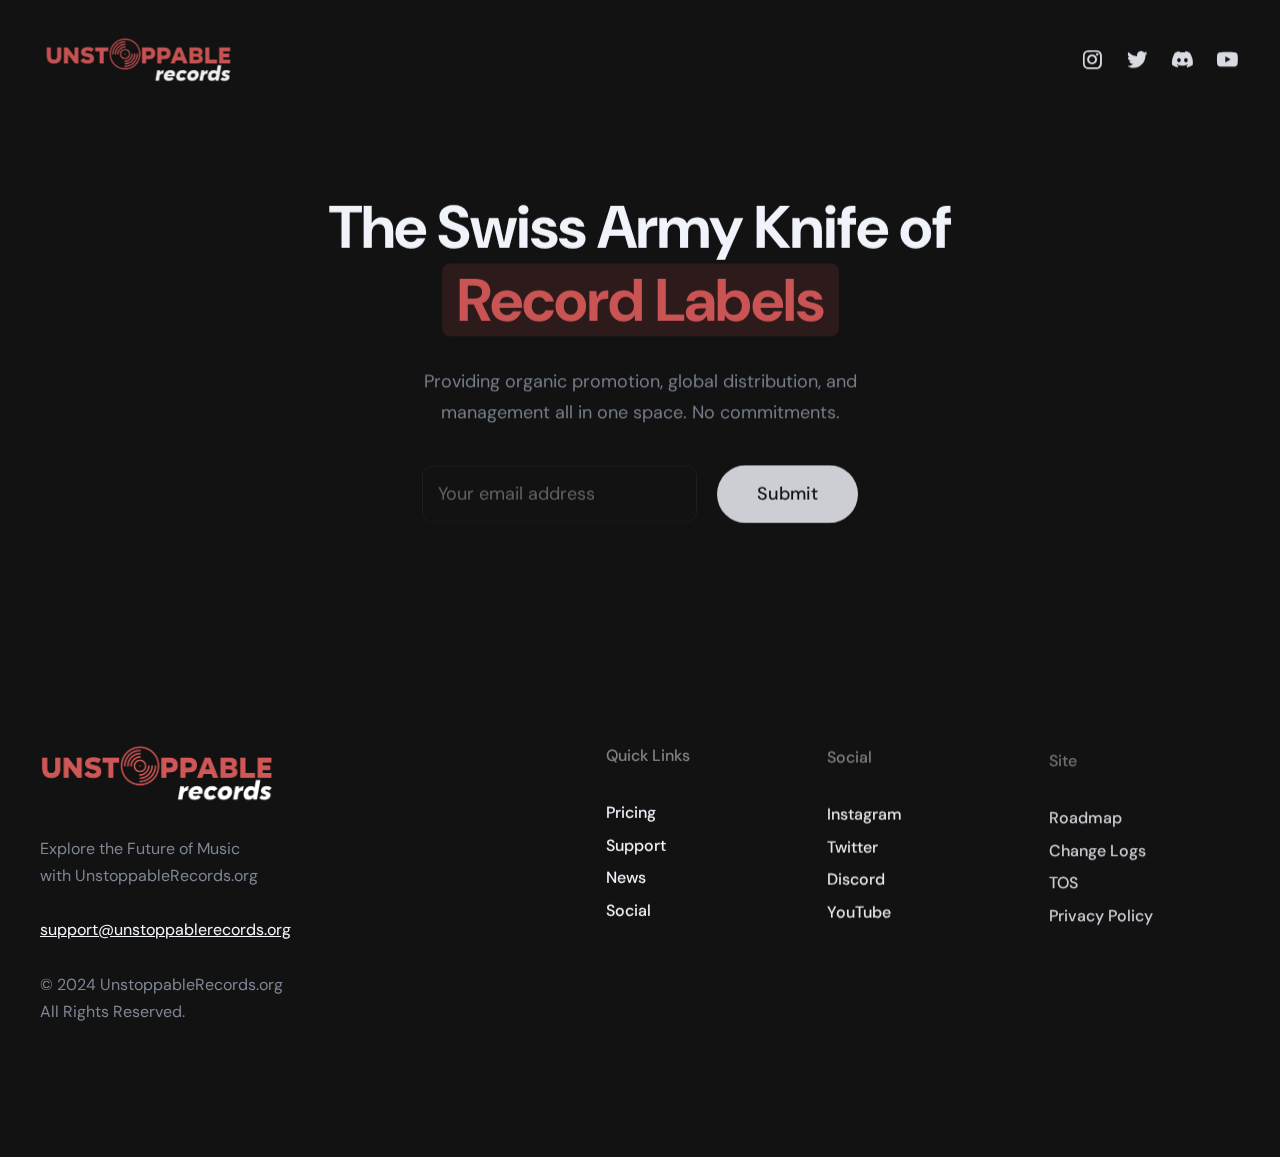
==== commit 309808f0: "add footer to coming soon" ====
--- a/docs/index.html
+++ b/docs/index.html
@@ -325,6 +325,49 @@
       </div>
     </div>
 
+    <div class="section-footer">
+        <div class="content">
+            <div class="w-layout-grid grid-footer">
+                <div id="w-node-da92ec24-0a93-58e4-1a73-58ed5b0e2fba-5b0e2fb7" data-w-id="da92ec24-0a93-58e4-1a73-58ed5b0e2fba" class="block-footer">
+                    <img src="654d2eb9855de1fd9d2c96f3/654d3607a0f68cc19438d64f_logo.png" loading="eager" width="Auto" height="Auto" style="width: 100%; max-width: 235px; height: auto" alt="" srcset="
+                            654d2eb9855de1fd9d2c96f3/654d3607a0f68cc19438d64f_logo-p-500.png 500w,
+                            654d2eb9855de1fd9d2c96f3/654d3607a0f68cc19438d64f_logo.png       664w
+                        " sizes="(max-width: 479px) 70vw, (max-width: 767px) 98.08334350585938px, 98.08332824707031px" class="logo-footer" />
+    
+                    <p class="paragraph-footer">
+                        Explore the Future of Music <br /> with UnstoppableRecords.org <br /><br />
+    
+                        <a href="mailto:support@unstoppablerecords.org">support@unstoppablerecords.org</a
+                        ><br /><br />
+                        © 2024 UnstoppableRecords.org<br />
+                        All Rights Reserved.
+                    </p>
+                </div>
+                <div data-w-id="da92ec24-0a93-58e4-1a73-58ed5b0e2fc6" class="block-footer">
+                    <div class="heading-footer">Quick Links</div>
+                    <a href="" class="link-footer">Pricing<br /></a>
+                    <a href="" class="link-footer">Support</a>
+                    <a href="" class="link-footer">News</a>
+                    <a href="" class="link-footer">Social</a>
+                </div>
+                <div data-w-id="da92ec24-0a93-58e4-1a73-58ed5b0e2fd2" class="block-footer">
+                    <div class="heading-footer">Social</div>
+                    <a href="https://www.instagram.com/unstoppablerecords_/" target="_blank" class="link-footer">Instagram</a>
+                    <a href="https://twitter.com/UnstoppRecords" target="_blank" class="link-footer">Twitter</a>
+                    <a href="https://discord.gg/musicpromo" target="_blank" class="link-footer">Discord<br /></a>
+                    <a href="https://www.youtube.com/@UnstoppableRecordsOrg" target="_blank" class="link-footer">YouTube</a>
+                </div>
+                <div data-w-id="da92ec24-0a93-58e4-1a73-58ed5b0e2fde" class="block-footer">
+                    <div class="heading-footer">Site</div>
+                    <a href="" class="link-footer">Roadmap</a>
+                    <a href="" class="link-footer">Change Logs<br /></a>
+                    <a href="/tos.txt" class="link-footer">TOS</a>
+                    <a href="" class="link-footer">Privacy Policy</a>
+                </div>
+            </div>
+        </div>
+    </div>
+
     <script
       src="./js/jquery-3.5.1.min.dc5e7f18c8.js?site=654d2eb9855de1fd9d2c96f3"
       type="text/javascript"
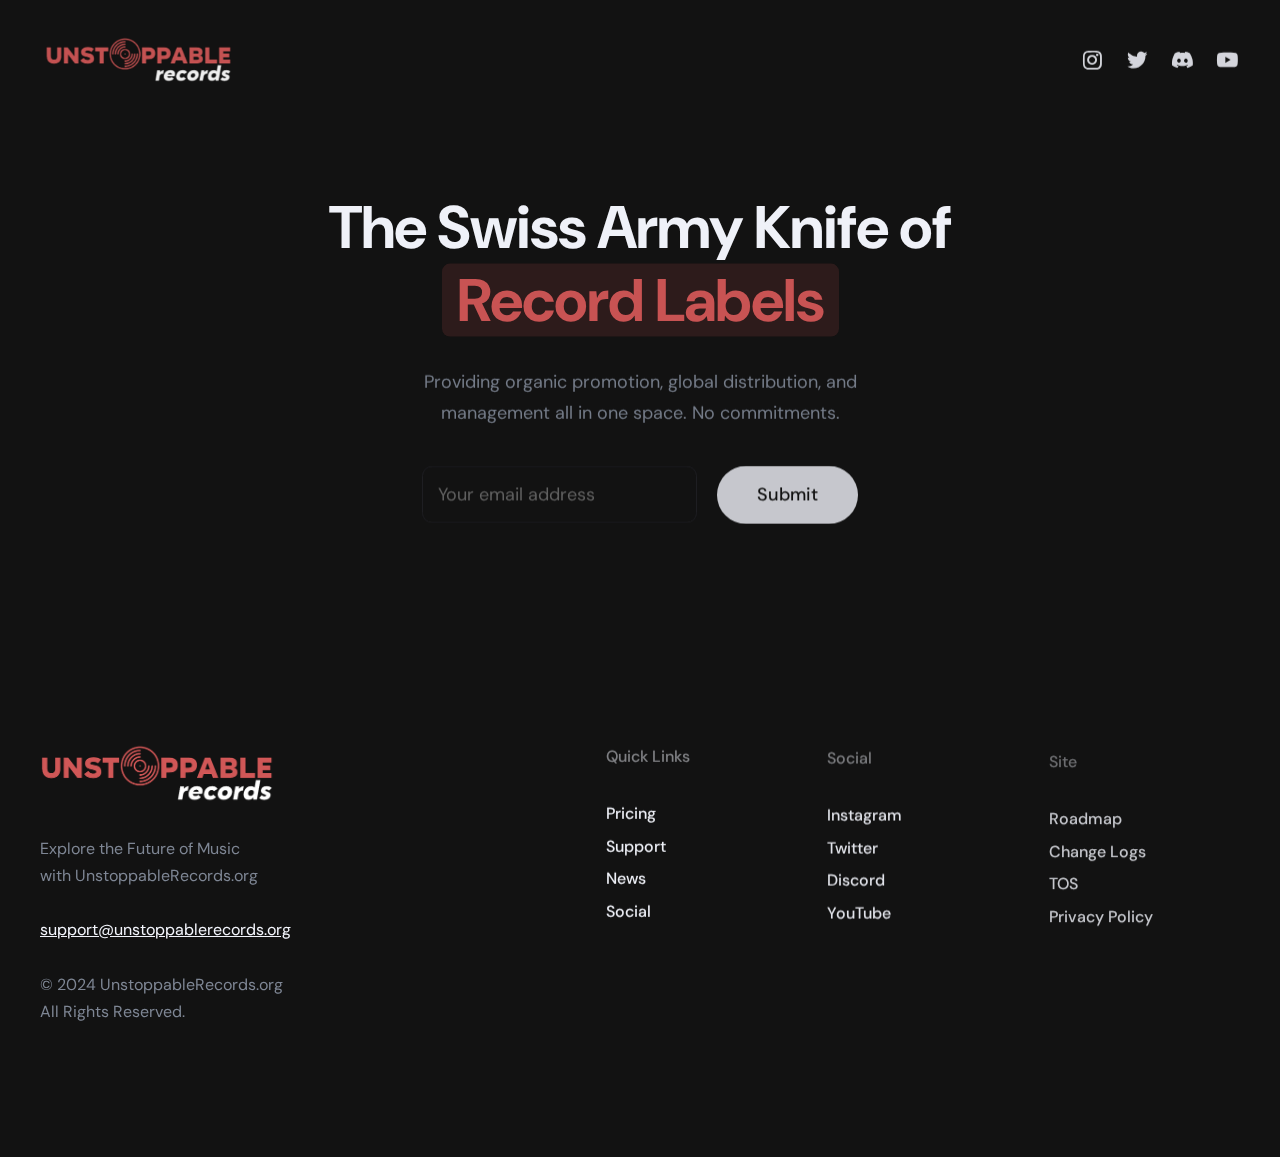
==== commit 0f7c0b29: "add seo stuff" ====
--- a/docs/index.html
+++ b/docs/index.html
@@ -7,7 +7,7 @@
 >
   <head>
     <meta charset="utf-8" />
-    <title>Unstoppable Records</title>
+    <title>URC - Coming Soon</title>
     <!-- Google tag (gtag.js) -->
     <script
       async
@@ -22,22 +22,31 @@
 
       gtag("config", "G-YNP767NFFX");
     </script>
+    <script type="application/ld+json">
+      {
+        "@context": "https://schema.org",
+        "@type": "WebSite",
+        "name": "Unstoppable Records · URC",
+        "alternateName": ["URC", "UnstoppableRecords", "Unstoppable Records", "UnstoppableRecords.org"],
+        "url": "https://unstoppablerecords.org/"
+      }
+    </script>
     <link
       href="https://unpkg.com/boxicons@2.1.4/css/boxicons.min.css"
       rel="stylesheet"
     />
     <meta
-      content="Explore the future of music with UnstoppableRecords.org! We offer expert promotion, global distribution, AI-generated album covers, and beats. With a thriving community, elevate your music journey. No commitments; keep 100% of your profits. Join today."
+      content="Discover the future of record labels through UnstoppableRecords.org. URC provides organic promotion, a comprehensive management dashboard, and worldwide distribution. Experience the benefits with no commitments; Join our pre-release FREE today."
       name="description"
     />
     <meta content="Unstoppable Records" property="og:title" />
     <meta
-      content="Explore the future of music with UnstoppableRecords.org! We offer expert promotion, global distribution, AI-generated album covers, and beats. With a thriving community, elevate your music journey. No commitments; keep 100% of your profits. Join today."
+      content="Discover the future of record labels through UnstoppableRecords.org. URC provides organic promotion, a comprehensive management dashboard, and worldwide distribution. Experience the benefits with no commitments; Join our pre-release FREE today."
       property="og:description"
     />
     <meta content="Unstoppable Records" property="twitter:title" />
     <meta
-      content="Explore the future of music with UnstoppableRecords.org! We offer expert promotion, global distribution, AI-generated album covers, and beats. With a thriving community, elevate your music journey. No commitments; keep 100% of your profits. Join today."
+      content="Discover the future of record labels through UnstoppableRecords.org. URC provides organic promotion, a comprehensive management dashboard, and worldwide distribution. Experience the benefits with no commitments; Join our pre-release FREE today."
       property="twitter:description"
     />
     <meta property="og:type" content="website" />
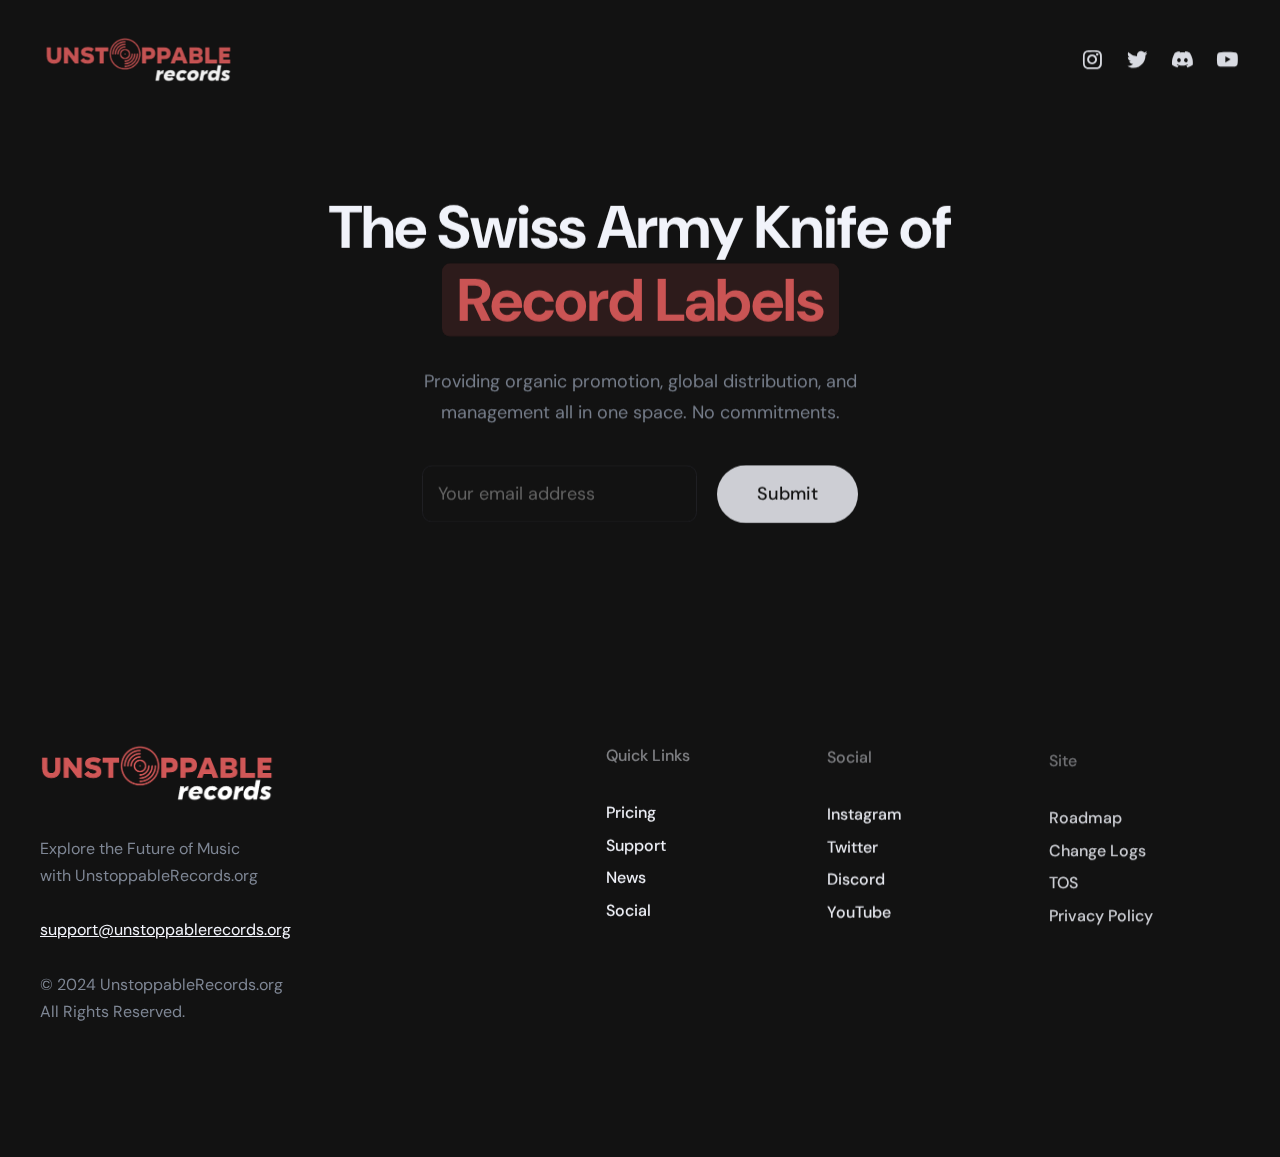
==== commit e022c516: "change website descr" ====
--- a/docs/index.html
+++ b/docs/index.html
@@ -36,17 +36,17 @@
       rel="stylesheet"
     />
     <meta
-      content="Discover the future of record labels through UnstoppableRecords.org. URC provides organic promotion, a comprehensive management dashboard, and worldwide distribution. Experience the benefits with no commitments; Join our pre-release FREE today."
+      content="Discover the future of record labels through URC. UnstoppableRecords.org provides organic promotion, comprehensive management dashboard, and worldwide distribution. Experience the benefits with no commitments; Join our pre-release FREE today."
       name="description"
     />
     <meta content="Unstoppable Records" property="og:title" />
     <meta
-      content="Discover the future of record labels through UnstoppableRecords.org. URC provides organic promotion, a comprehensive management dashboard, and worldwide distribution. Experience the benefits with no commitments; Join our pre-release FREE today."
+      content="Discover the future of record labels through URC. UnstoppableRecords.org provides organic promotion, comprehensive management dashboard, and worldwide distribution. Experience the benefits with no commitments; Join our pre-release FREE today."
       property="og:description"
     />
     <meta content="Unstoppable Records" property="twitter:title" />
     <meta
-      content="Discover the future of record labels through UnstoppableRecords.org. URC provides organic promotion, a comprehensive management dashboard, and worldwide distribution. Experience the benefits with no commitments; Join our pre-release FREE today."
+      content="Discover the future of record labels through URC. UnstoppableRecords.org provides organic promotion, comprehensive management dashboard, and worldwide distribution. Experience the benefits with no commitments; Join our pre-release FREE today."
       property="twitter:description"
     />
     <meta property="og:type" content="website" />
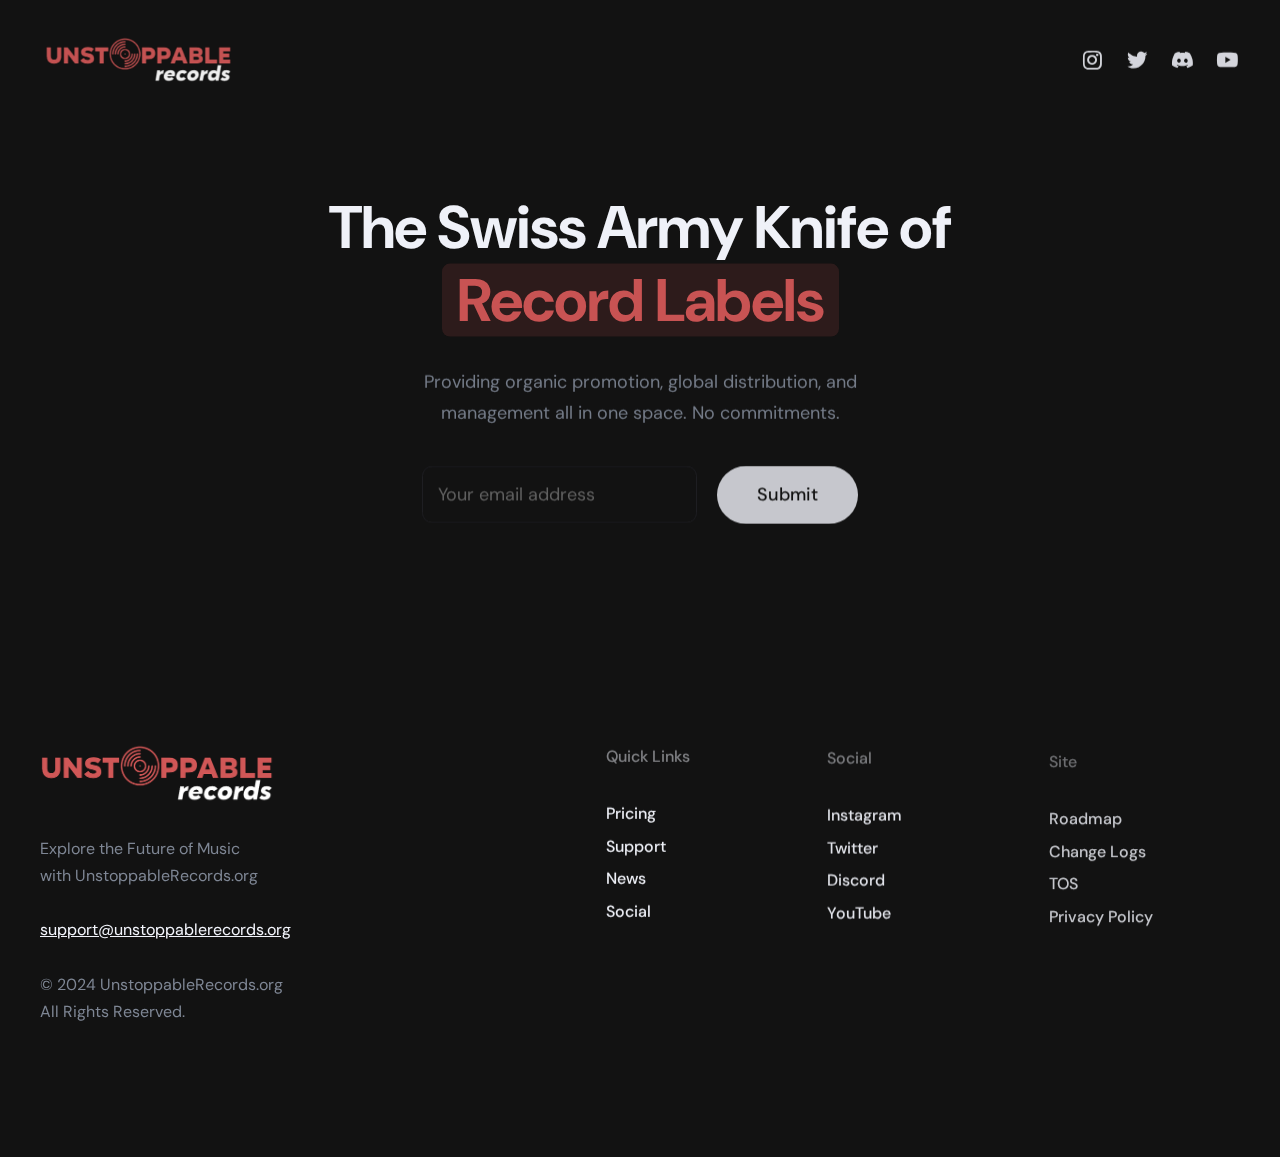
==== commit 614780fc: "fix thumb?" ====
--- a/docs/index.html
+++ b/docs/index.html
@@ -52,7 +52,7 @@
     <meta property="og:type" content="website" />
     <meta
       property="og:image"
-      content="http://h3004259.stratoserver.net/unstoppablehomepage/img/thumb.png"
+      content="https://unstoppablerecords.org/img/logo.png"
     />
     <meta name="theme-color" content="#cd5555" />
     <meta content="summary_large_image" name="twitter:card" />
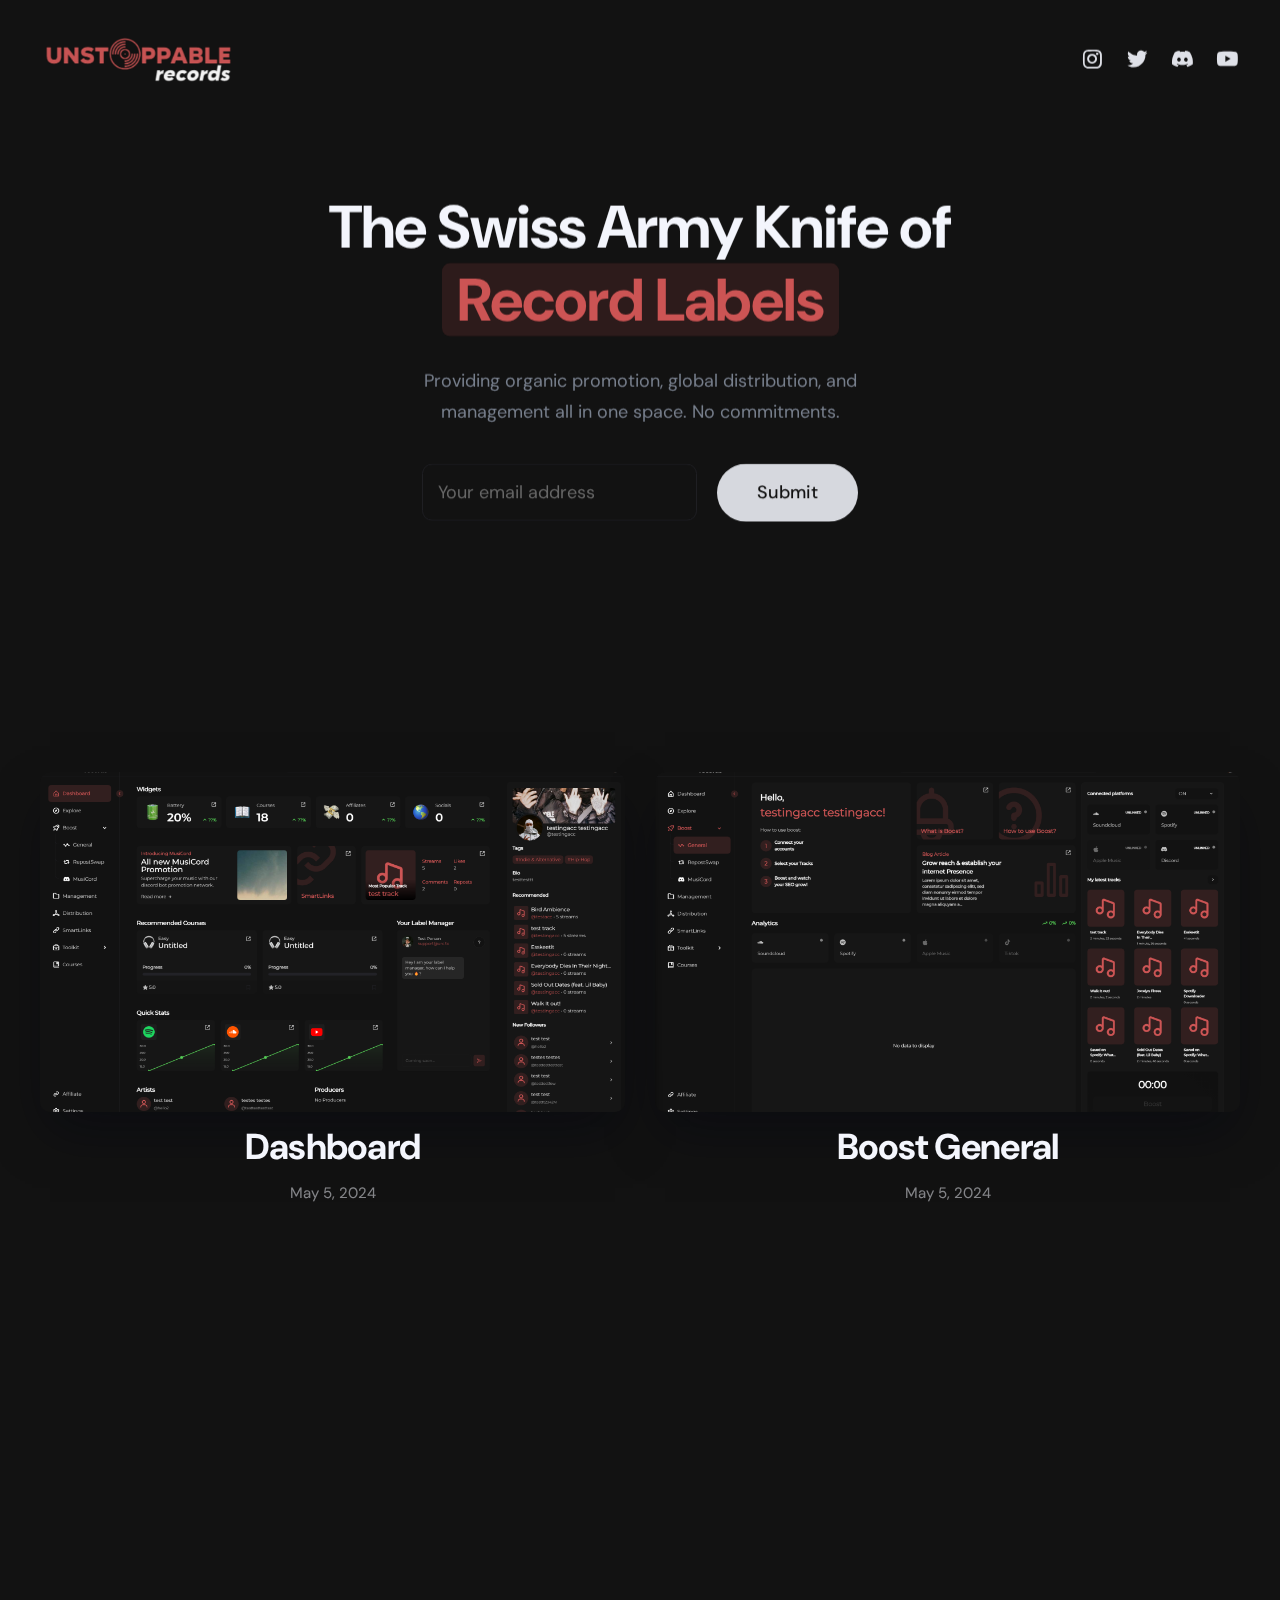
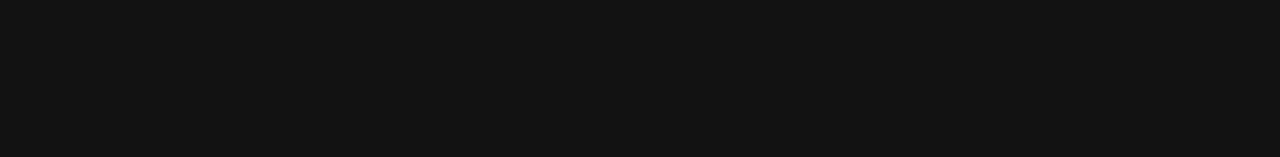
==== commit a43c9137: "add images" ====
--- a/docs/index.html
+++ b/docs/index.html
@@ -334,6 +334,35 @@
       </div>
     </div>
 
+    <div class="section">
+        <div class="content">
+            <div class="collection-list-wrapper-large w-dyn-list">
+                <div role="list" class="collection-list-large w-dyn-items">
+                    <div role="listitem" class="collection-item w-dyn-item">
+                        <div data-w-id="c1a884b0-68bc-e919-b420-4a4b3757db02" style="opacity:1;-webkit-transform:translate3d(0, 30px, 0) scale3d(1, 1, 1) rotateX(0) rotateY(0) rotateZ(0) skew(0, 0);-moz-transform:translate3d(0, 30px, 0) scale3d(1, 1, 1) rotateX(0) rotateY(0) rotateZ(0) skew(0, 0);-ms-transform:translate3d(0, 30px, 0) scale3d(1, 1, 1) rotateX(0) rotateY(0) rotateZ(0) skew(0, 0);transform:translate3d(0, 30px, 0) scale3d(1, 1, 1) rotateX(0) rotateY(0) rotateZ(0) skew(0, 0)"
+                            class="block-blog">
+                            <img style="border-radius: 10px;" src="img/dashboard.png" loading="lazy" alt="" class="image-blog large">
+                            <a class="link-heading-blog w-inline-block">
+                                <h3 class="heading-blog">Dashboard</h3>
+                            </a>
+                            <div class="date-blog">May 5, 2024</div>
+                        </div>
+                    </div>
+                    <div role="listitem" class="collection-item w-dyn-item">
+                        <div data-w-id="c1a884b0-68bc-e919-b420-4a4b3757db02" style="opacity:1;-webkit-transform:translate3d(0, 30px, 0) scale3d(1, 1, 1) rotateX(0) rotateY(0) rotateZ(0) skew(0, 0);-moz-transform:translate3d(0, 30px, 0) scale3d(1, 1, 1) rotateX(0) rotateY(0) rotateZ(0) skew(0, 0);-ms-transform:translate3d(0, 30px, 0) scale3d(1, 1, 1) rotateX(0) rotateY(0) rotateZ(0) skew(0, 0);transform:translate3d(0, 30px, 0) scale3d(1, 1, 1) rotateX(0) rotateY(0) rotateZ(0) skew(0, 0)"
+                            class="block-blog">
+                            <img style="border-radius: 10px;" src="img/boost.png" loading="lazy" alt="" class="image-blog large">
+                            <a class="link-heading-blog w-inline-block">
+                                <h3 class="heading-blog">Boost General</h3>
+                            </a>
+                            <div class="date-blog">May 5, 2024</div>
+                        </div>
+                    </div>
+                </div>
+            </div>
+        </div>
+    </div>
+
     <div class="section-footer">
         <div class="content">
             <div class="w-layout-grid grid-footer">
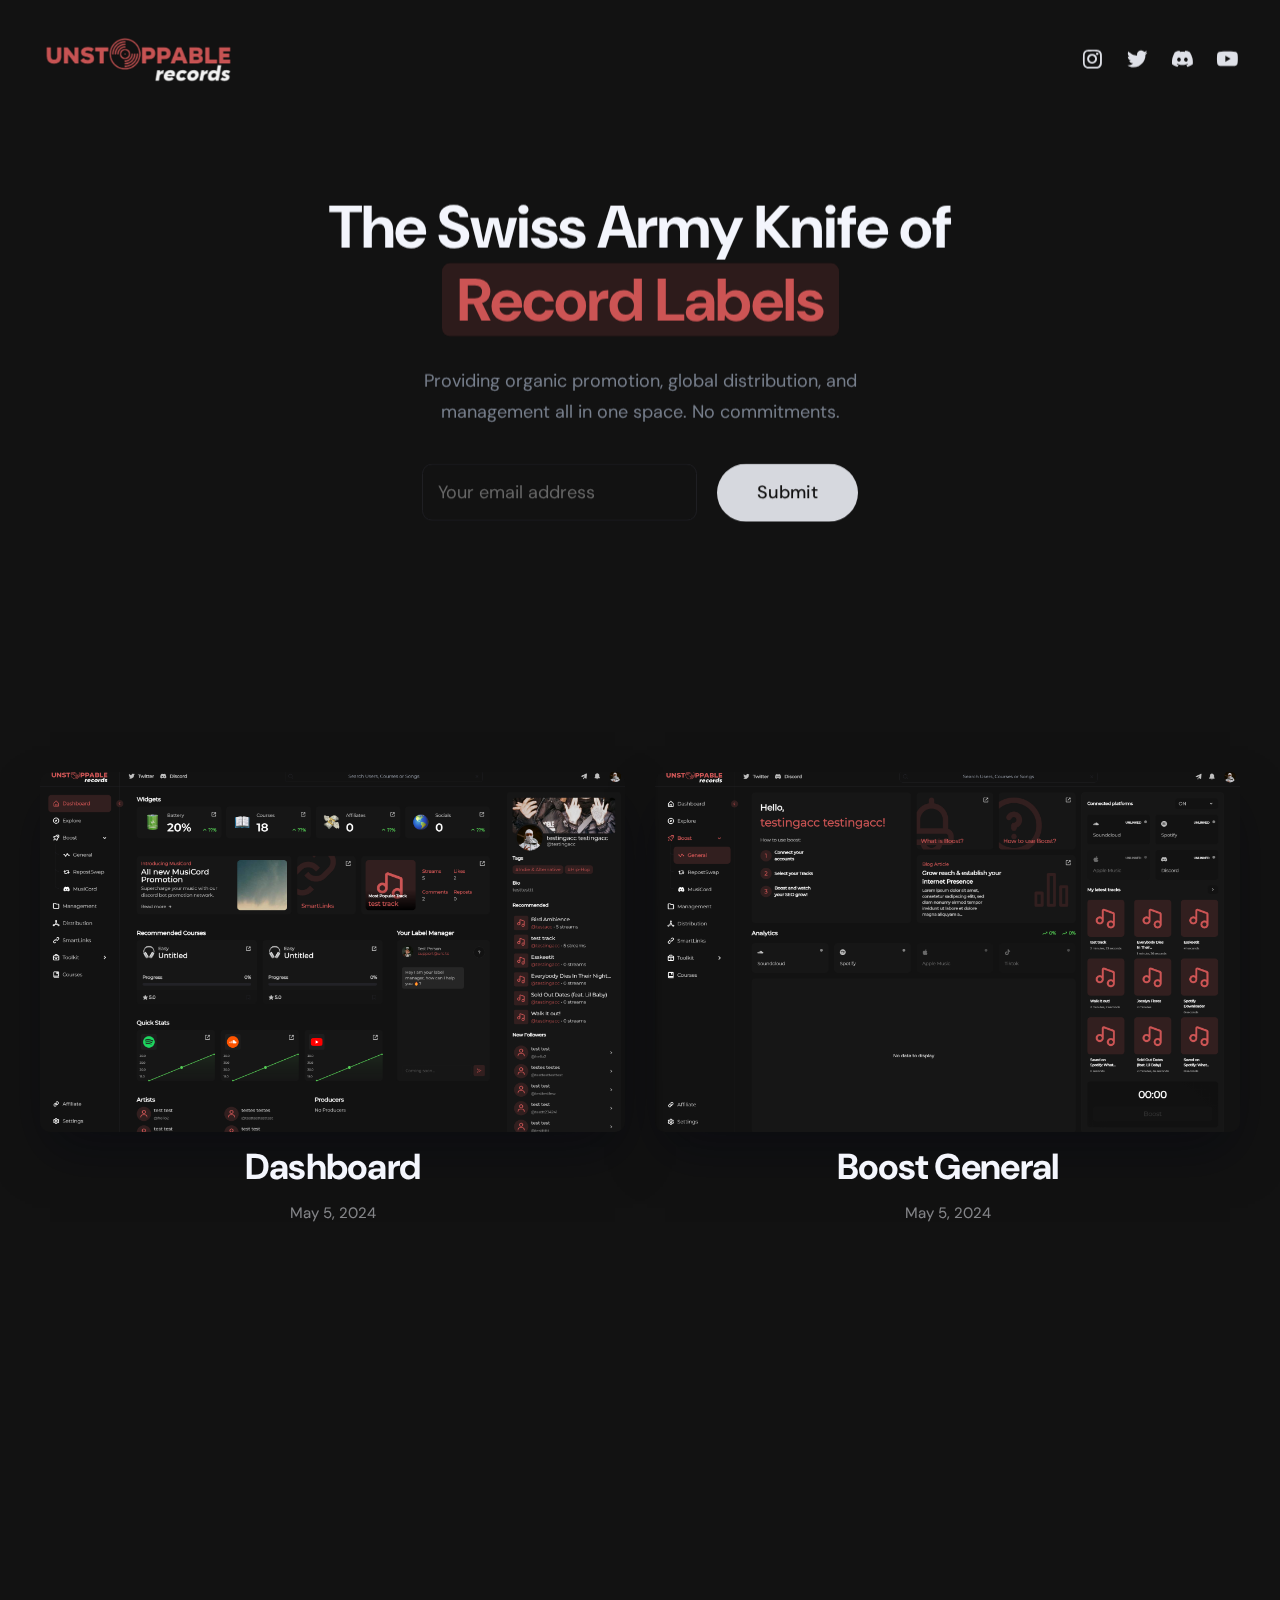
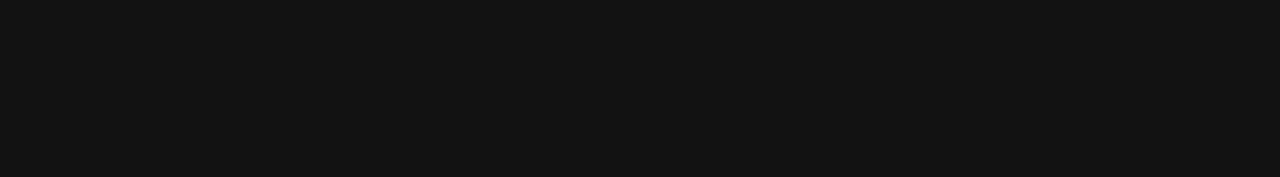
==== commit bc5a2220: "fix discord" ====
--- a/docs/index.html
+++ b/docs/index.html
@@ -141,7 +141,7 @@
                 >Twitter<br
               /></a>
               <a
-                href="https://discord.gg/musicpromo"
+                href="https://discord.gg/DAS4vQTrHp"
                 target="_blank"
                 class="nav-link w-nav-link"
                 >Discord<br
@@ -181,7 +181,7 @@
               <a href="https://twitter.com/UnstoppRecords"
                 ><i class="bx bxl-twitter"></i
               ></a>
-              <a href="https://discord.gg/musicpromo"
+              <a href="https://discord.gg/DAS4vQTrHp"
                 ><i class="bx bxl-discord-alt"></i
               ></a>
               <a href="https://www.youtube.com/@UnstoppableRecordsOrg"
@@ -392,7 +392,7 @@
                     <div class="heading-footer">Social</div>
                     <a href="https://www.instagram.com/unstoppablerecords_/" target="_blank" class="link-footer">Instagram</a>
                     <a href="https://twitter.com/UnstoppRecords" target="_blank" class="link-footer">Twitter</a>
-                    <a href="https://discord.gg/musicpromo" target="_blank" class="link-footer">Discord<br /></a>
+                    <a href="https://discord.gg/DAS4vQTrHp" target="_blank" class="link-footer">Discord<br /></a>
                     <a href="https://www.youtube.com/@UnstoppableRecordsOrg" target="_blank" class="link-footer">YouTube</a>
                 </div>
                 <div data-w-id="da92ec24-0a93-58e4-1a73-58ed5b0e2fde" class="block-footer">
--- a/docs/css/webflow.css
+++ b/docs/css/webflow.css
@@ -4130,6 +4130,7 @@
      object-fit: cover;
      border-radius: 24px;
      transition: transform .3s, box-shadow .3s;
+     cursor: pointer;
 }
 
 .image-blog:hover {
@@ -4138,7 +4139,7 @@
 }
 
 .image-blog.large {
-     height: 340px;
+     height: 360px;
 }
 
 .category-blog {
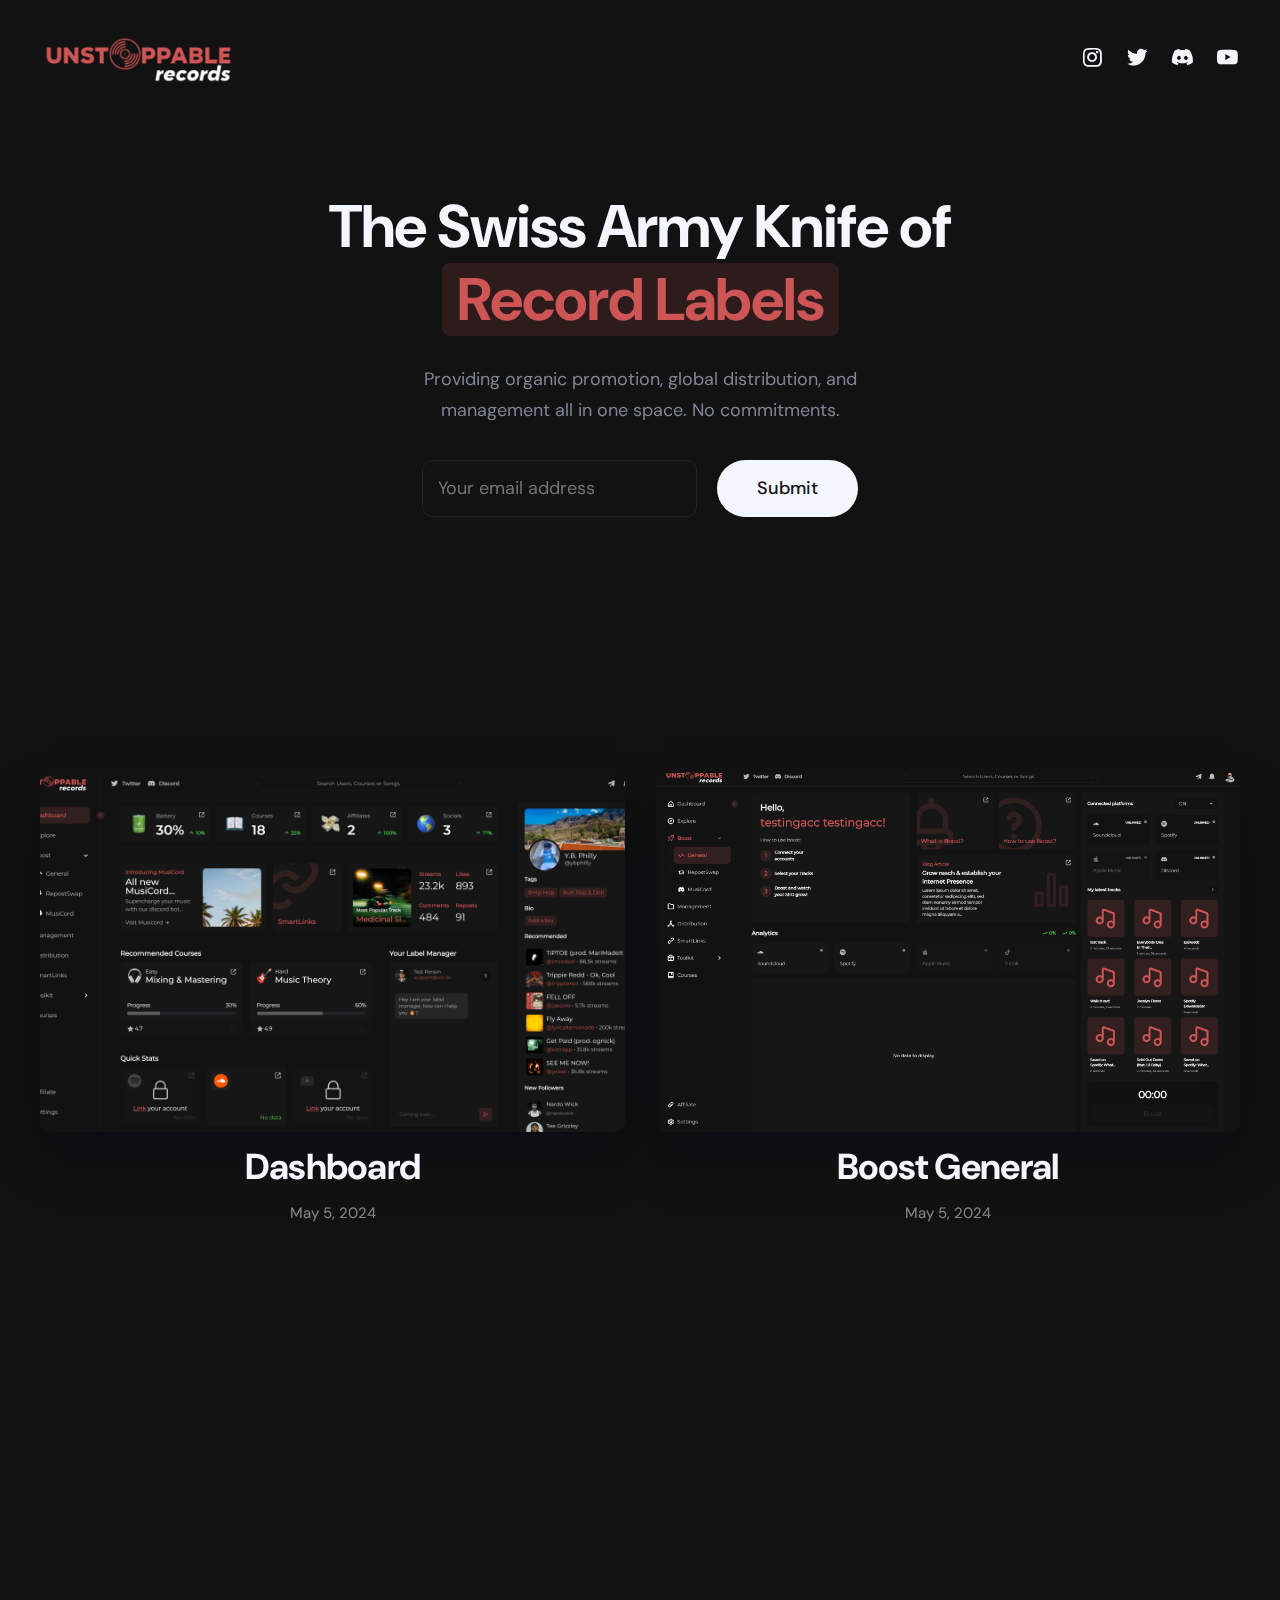
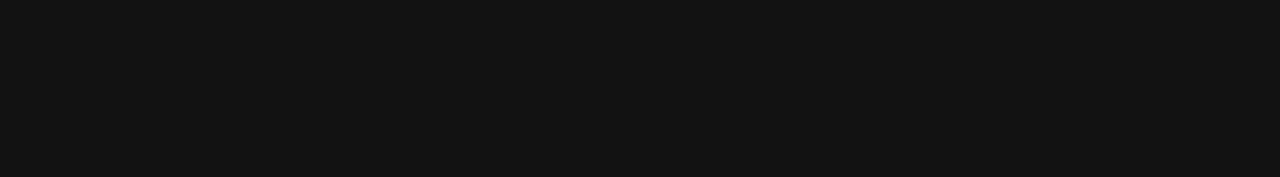
==== commit ead2d174: "update dashboard image" ====
--- a/docs/index.html
+++ b/docs/index.html
@@ -341,7 +341,7 @@
                     <div role="listitem" class="collection-item w-dyn-item">
                         <div data-w-id="c1a884b0-68bc-e919-b420-4a4b3757db02" style="opacity:1;-webkit-transform:translate3d(0, 30px, 0) scale3d(1, 1, 1) rotateX(0) rotateY(0) rotateZ(0) skew(0, 0);-moz-transform:translate3d(0, 30px, 0) scale3d(1, 1, 1) rotateX(0) rotateY(0) rotateZ(0) skew(0, 0);-ms-transform:translate3d(0, 30px, 0) scale3d(1, 1, 1) rotateX(0) rotateY(0) rotateZ(0) skew(0, 0);transform:translate3d(0, 30px, 0) scale3d(1, 1, 1) rotateX(0) rotateY(0) rotateZ(0) skew(0, 0)"
                             class="block-blog">
-                            <img style="border-radius: 10px;" src="img/dashboard.png" loading="lazy" alt="" class="image-blog large">
+                            <img style="border-radius: 10px;" src="img/dashboard-newest.png" loading="lazy" alt="" class="image-blog large">
                             <a class="link-heading-blog w-inline-block">
                                 <h3 class="heading-blog">Dashboard</h3>
                             </a>
